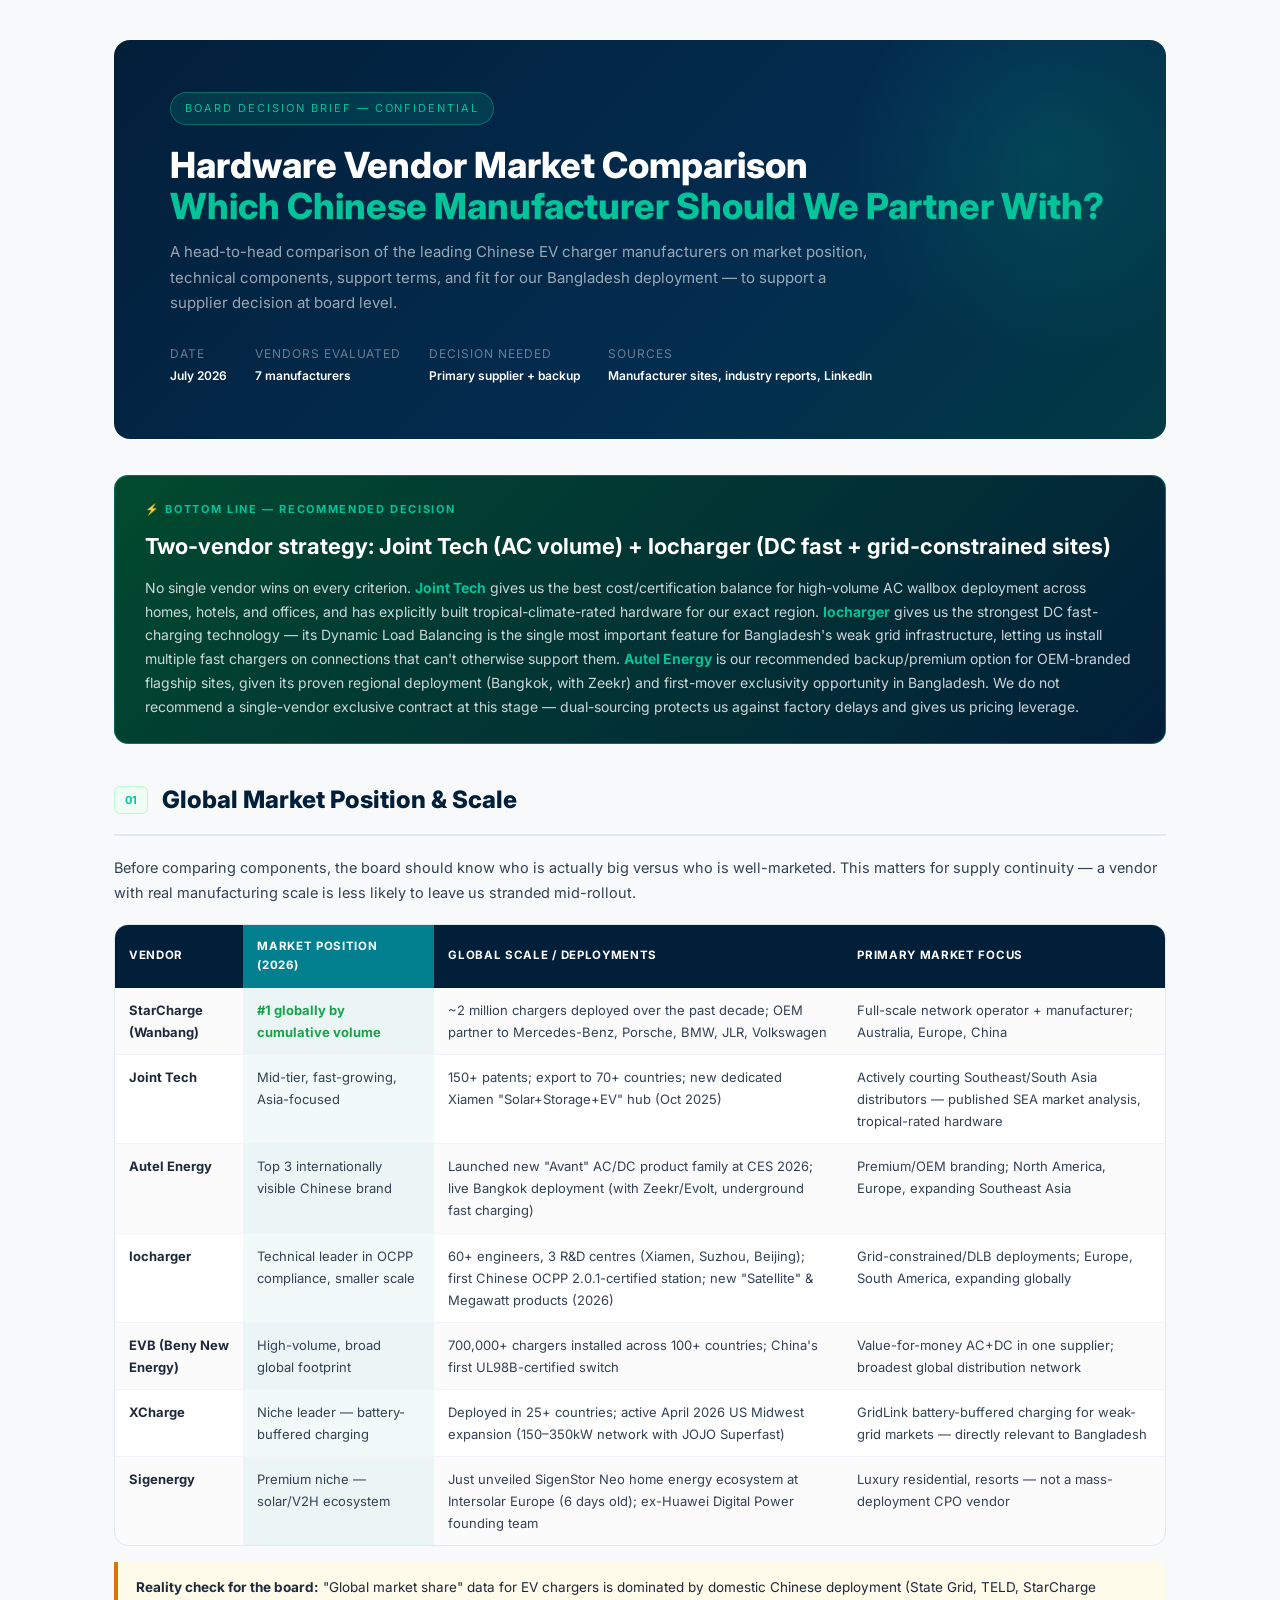
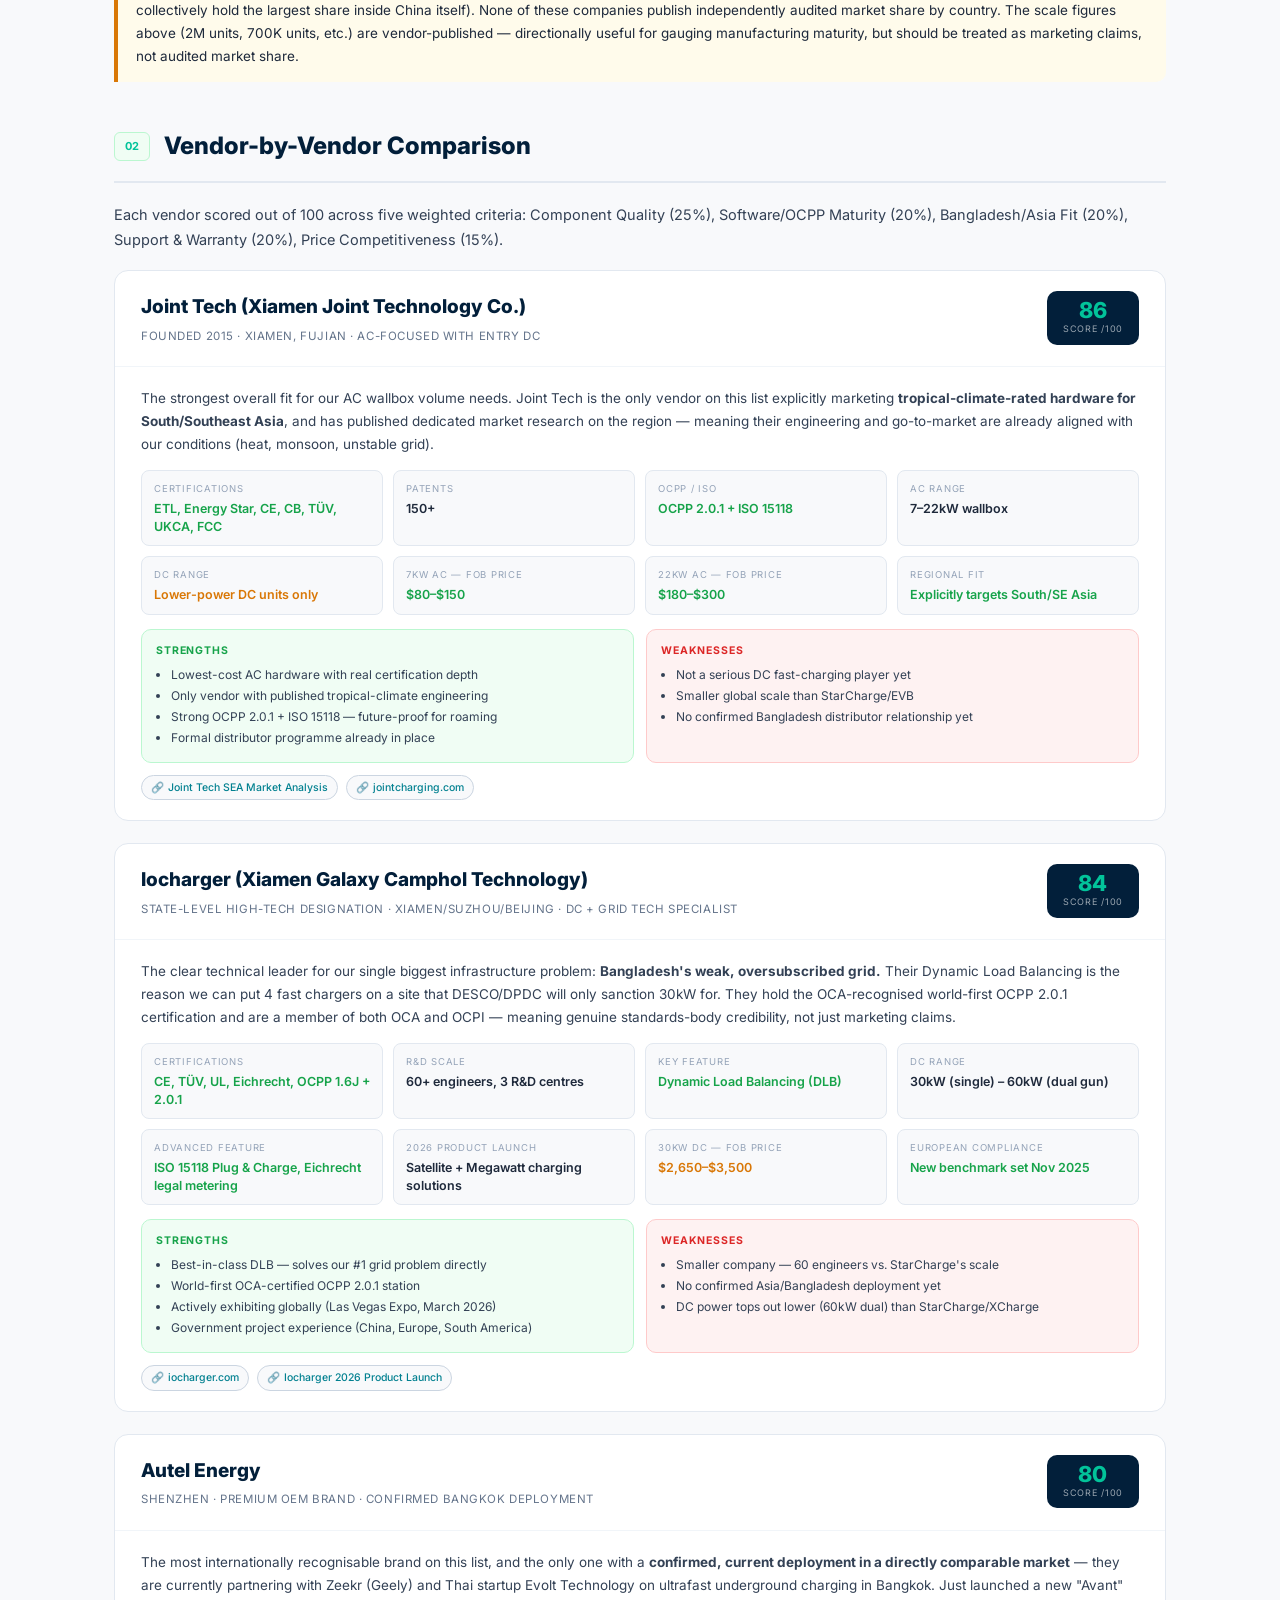
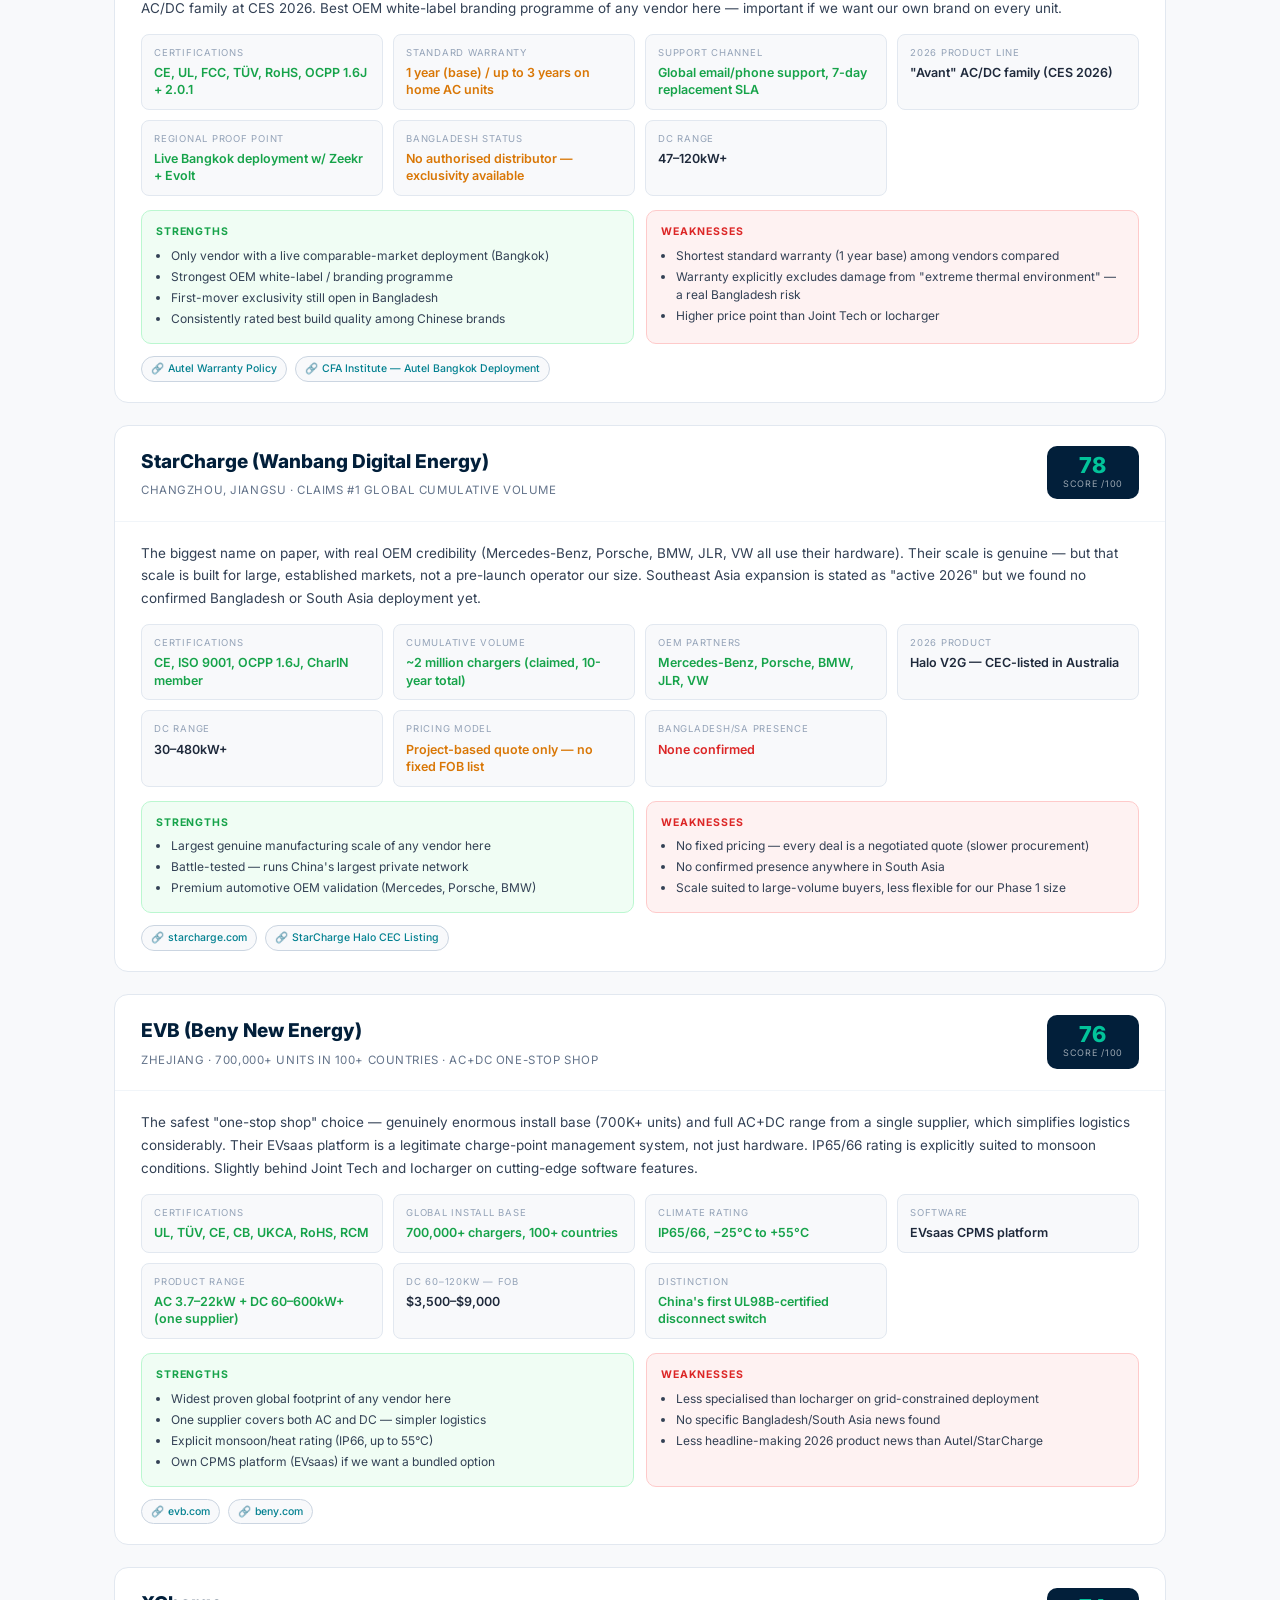
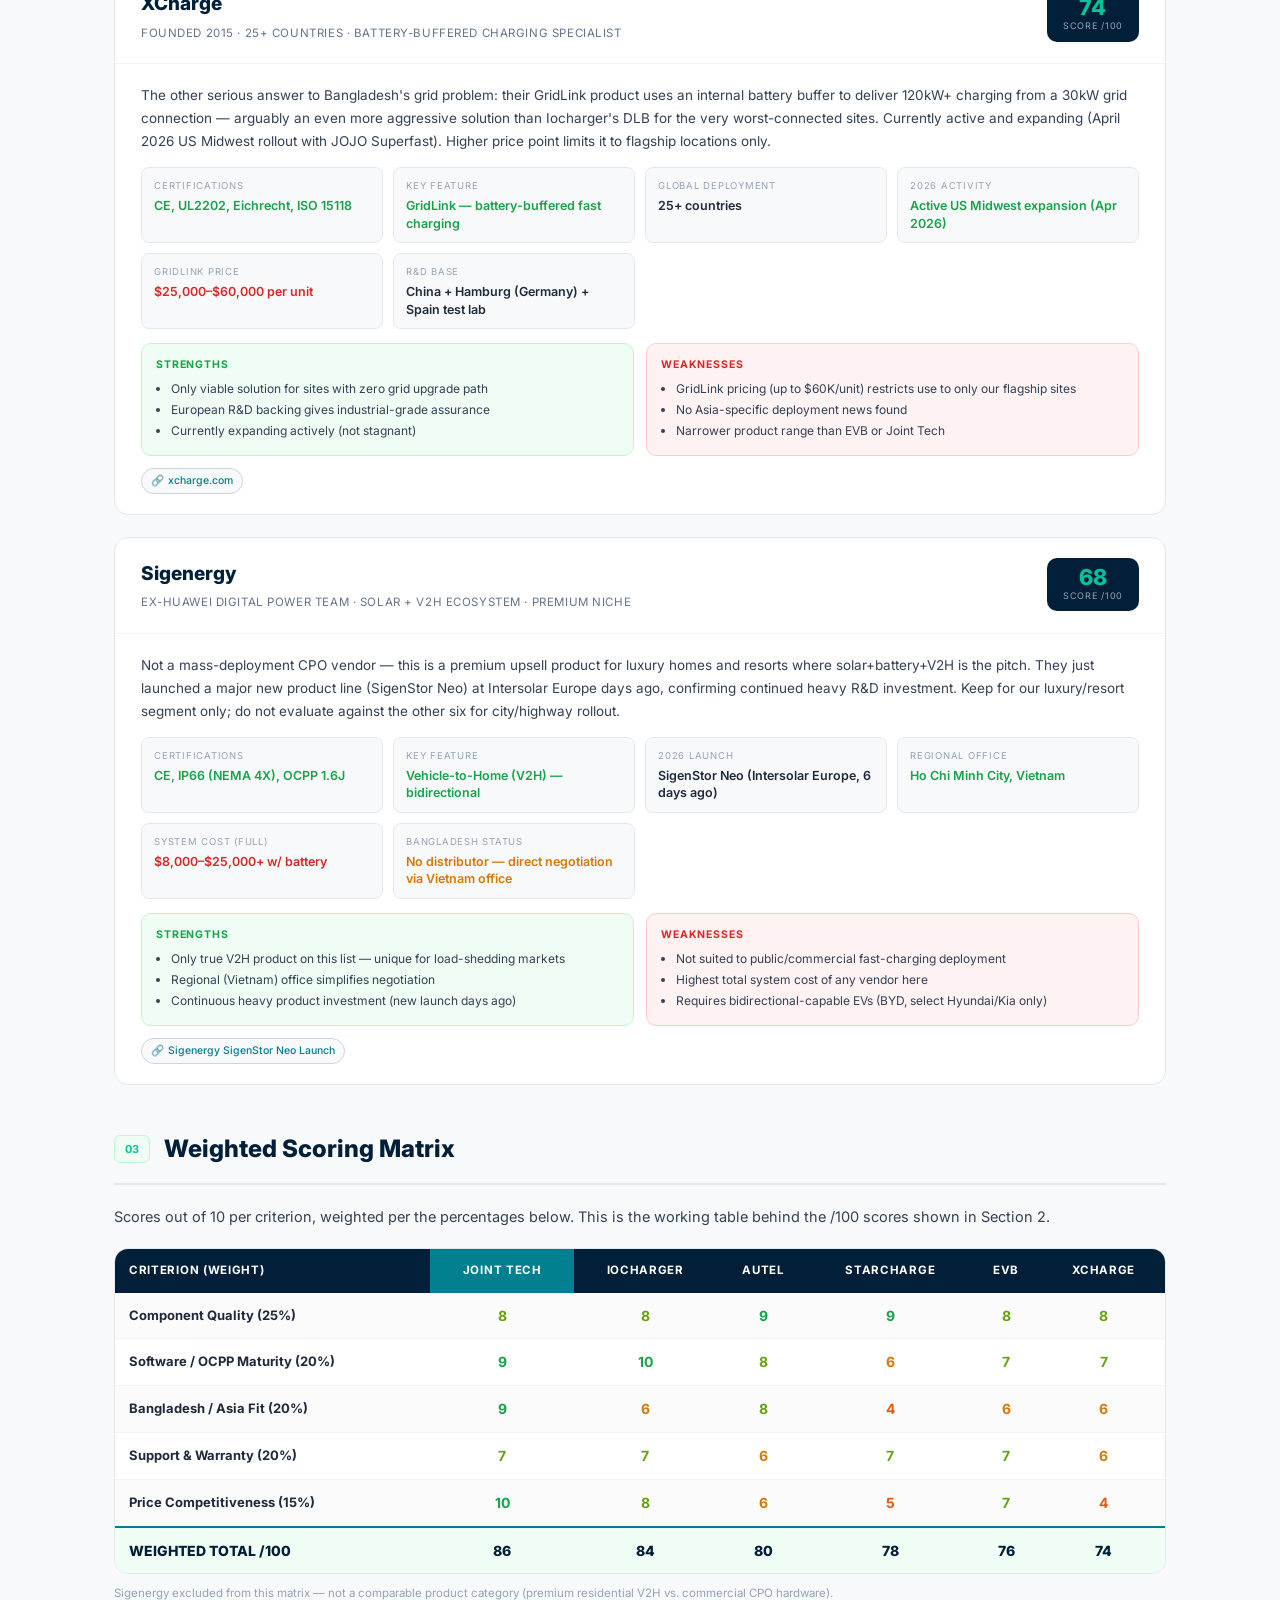
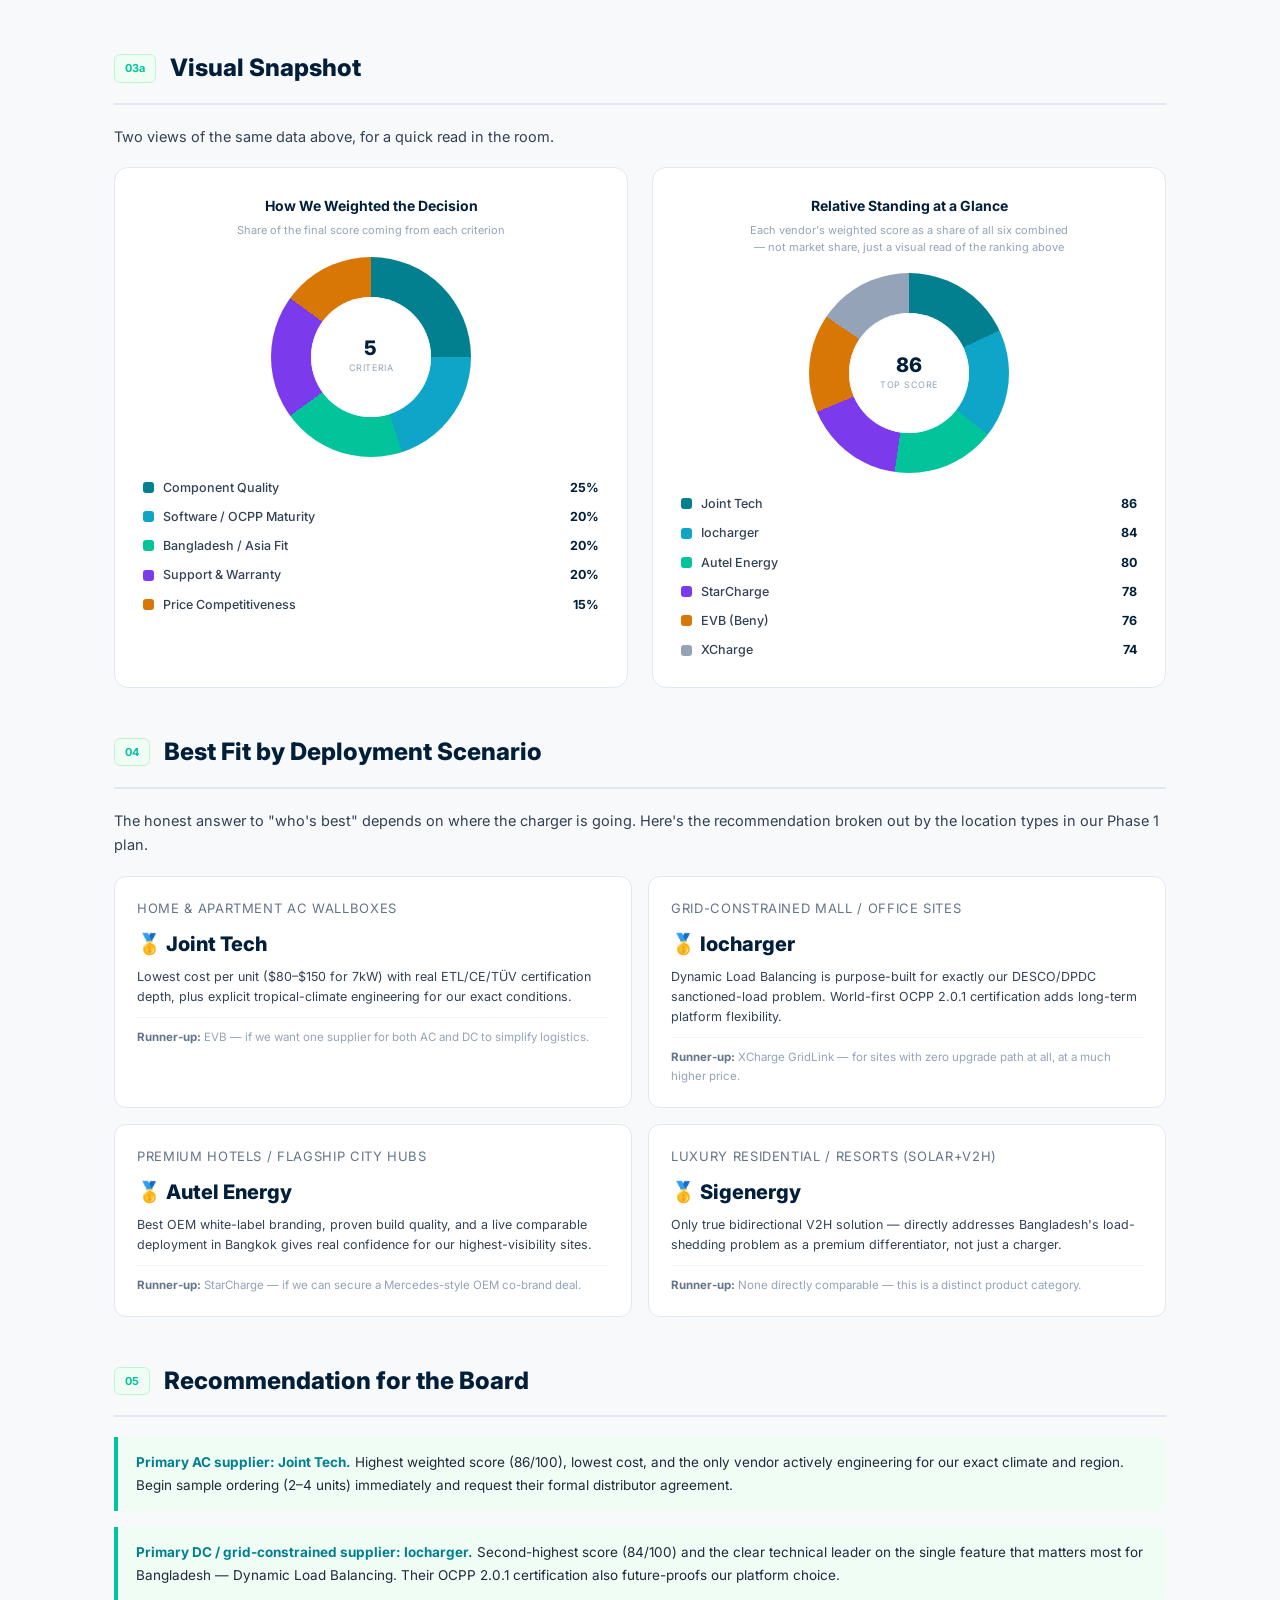
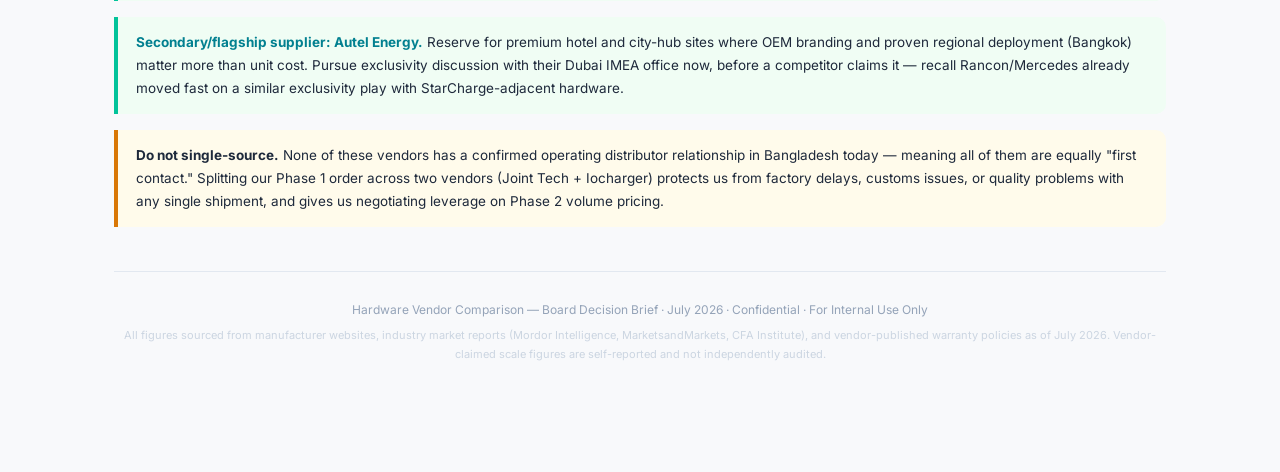
==== Office-Ready/04_EV_Charger_Vendor_Comparison_Board_Brief.html @ 685be7ee "Add board brief and competitive intelligence v2 reports; tidy .gitignore - Office-Ready/04_EV_Charge" ====
<!DOCTYPE html>
<html lang="en">
<head>
<meta charset="UTF-8">
<meta name="viewport" content="width=device-width,initial-scale=1.0">
<title>EV Charger Vendor Comparison — Board Decision Brief</title>
<style>
  @import url('https://fonts.googleapis.com/css2?family=Inter:wght@300;400;500;600;700;800&display=swap');
  *{box-sizing:border-box;margin:0;padding:0;}
  body{font-family:'Inter',sans-serif;background:#f8f9fb;color:#1e293b;line-height:1.7;}
  .page{max-width:1100px;margin:0 auto;padding:40px 24px 80px;}

  /* COVER */
  .cover{background:linear-gradient(135deg,#021F3A 0%,#032C4F 60%,#013A45 100%);border-radius:16px;padding:52px 56px;margin-bottom:36px;position:relative;overflow:hidden;}
  .cover::before{content:'';position:absolute;right:-80px;top:-80px;width:400px;height:400px;border-radius:50%;background:radial-gradient(circle,rgba(2,195,154,0.15),transparent 70%);}
  .cover-badge{display:inline-block;background:rgba(2,195,154,0.15);border:1px solid rgba(2,195,154,0.4);color:#02C39A;font-size:11px;letter-spacing:0.18em;padding:6px 14px;border-radius:20px;margin-bottom:20px;}
  .cover h1{font-size:36px;color:#fff;line-height:1.15;margin-bottom:12px;font-weight:800;}
  .cover h1 span{color:#02C39A;}
  .cover .sub{font-size:15px;color:rgba(255,255,255,0.6);margin-bottom:28px;max-width:700px;}
  .cover-meta{display:flex;gap:28px;flex-wrap:wrap;}
  .cover-meta-item{font-size:12px;}
  .cover-meta-item .label{color:rgba(255,255,255,0.4);display:block;margin-bottom:2px;letter-spacing:0.08em;}
  .cover-meta-item .val{color:#fff;font-weight:600;}

  /* RECOMMENDATION BANNER */
  .rec-banner{background:linear-gradient(135deg,#014A2E,#021F3A);border:1px solid rgba(2,195,154,0.4);border-radius:14px;padding:24px 30px;margin-bottom:36px;}
  .rec-banner .rtag{font-size:11px;color:#02C39A;letter-spacing:0.15em;text-transform:uppercase;font-weight:700;margin-bottom:10px;}
  .rec-banner h2{color:#fff;font-size:22px;margin-bottom:10px;}
  .rec-banner p{color:rgba(255,255,255,0.8);font-size:14px;line-height:1.7;}
  .rec-banner strong{color:#02C39A;}

  /* SECTION */
  .section{margin-bottom:44px;}
  .section-header{display:flex;align-items:center;gap:14px;margin-bottom:20px;padding-bottom:14px;border-bottom:2px solid #e2e8f0;}
  .section-num{font-size:11px;color:#02C39A;background:#f0fdf4;border:1px solid #bbf7d0;padding:4px 10px;border-radius:6px;flex-shrink:0;font-weight:700;}
  .section-title{font-size:24px;color:#021F3A;font-weight:800;}
  p.intro{font-size:14.5px;color:#334155;margin-bottom:18px;}

  /* MARKET SHARE TABLE */
  .mkt-wrap{background:#fff;border-radius:14px;border:1px solid #e2e8f0;overflow:hidden;overflow-x:auto;}
  table{width:100%;border-collapse:collapse;min-width:640px;}
  th{background:#021F3A;color:#fff;padding:12px 14px;font-size:11.5px;letter-spacing:0.06em;text-align:left;text-transform:uppercase;}
  th.hl{background:#028090;}
  td{padding:11px 14px;font-size:13px;border-bottom:1px solid #f1f5f9;color:#334155;vertical-align:top;}
  td:first-child{font-weight:700;color:#1e293b;}
  td.hl-col{background:rgba(2,128,144,0.05);}
  tr:nth-child(even) td{background:rgba(0,0,0,0.015);}
  tr:nth-child(even) td.hl-col{background:rgba(2,128,144,0.08);}
  tr:last-child td{border-bottom:none;}
  .pos{color:#16a34a;font-weight:700;}
  .neg{color:#dc2626;font-weight:700;}
  .neu{color:#d97706;font-weight:700;}

  /* VENDOR CARDS */
  .vendor{background:#fff;border-radius:14px;border:1px solid #e2e8f0;margin-bottom:22px;overflow:hidden;}
  .vendor-header{padding:20px 26px;display:flex;justify-content:space-between;align-items:flex-start;gap:16px;border-bottom:1px solid #f1f5f9;}
  .vendor-name{font-size:19px;font-weight:800;color:#021F3A;margin-bottom:3px;}
  .vendor-sub{font-size:11.5px;color:#64748b;letter-spacing:0.05em;}
  .score-badge{text-align:center;background:#021F3A;border-radius:10px;padding:8px 16px;flex-shrink:0;}
  .score-badge .sn{font-size:22px;font-weight:800;color:#02C39A;line-height:1;}
  .score-badge .sl{font-size:9px;color:rgba(255,255,255,0.6);letter-spacing:0.08em;text-transform:uppercase;}
  .vendor-body{padding:20px 26px;}
  .vendor-body p{font-size:13.5px;color:#334155;margin-bottom:12px;}
  .vendor-facts{display:grid;grid-template-columns:repeat(auto-fill,minmax(200px,1fr));gap:10px;margin:14px 0;}
  .vf{background:#f8f9fb;border:1px solid #e2e8f0;border-radius:8px;padding:10px 12px;}
  .vf .vfl{font-size:9.5px;color:#94a3b8;letter-spacing:0.08em;text-transform:uppercase;margin-bottom:3px;}
  .vf .vfv{font-size:12.5px;color:#1e293b;font-weight:600;line-height:1.4;}
  .vf .vfv.g{color:#16a34a;}
  .vf .vfv.a{color:#d97706;}
  .vf .vfv.r{color:#dc2626;}
  .vpros-cons{display:grid;grid-template-columns:1fr 1fr;gap:12px;margin-top:14px;}
  .vp{background:#f0fdf4;border:1px solid #bbf7d0;border-radius:10px;padding:12px 14px;}
  .vc{background:#fef2f2;border:1px solid #fecaca;border-radius:10px;padding:12px 14px;}
  .vp h6,.vc h6{font-size:10.5px;text-transform:uppercase;letter-spacing:0.08em;margin-bottom:6px;}
  .vp h6{color:#16a34a;}
  .vc h6{color:#dc2626;}
  .vp ul,.vc ul{padding-left:15px;}
  .vp li,.vc li{font-size:12px;color:#334155;margin-bottom:3px;line-height:1.5;}
  .src-row{margin-top:12px;display:flex;gap:8px;flex-wrap:wrap;}
  .src-pill{display:inline-flex;align-items:center;gap:4px;padding:3px 9px;background:#f8f9fb;border:1px solid #cbd5e1;border-radius:20px;font-size:10.5px;color:#028090;text-decoration:none;font-weight:500;}
  .src-pill::before{content:'🔗';}

  /* SCORING MATRIX */
  .matrix-wrap{background:#fff;border-radius:14px;border:1px solid #e2e8f0;overflow:hidden;overflow-x:auto;}
  .score-cell{text-align:center;font-weight:700;font-size:14px;}
  .score-5{color:#16a34a;}
  .score-4{color:#65a30d;}
  .score-3{color:#d97706;}
  .score-2{color:#ea580c;}
  .score-1{color:#dc2626;}
  tr.total-row td{border-top:2px solid #028090;background:#f0fdf4 !important;font-weight:800;color:#021F3A;font-size:14px;}

  /* USE CASE RECOMMENDATION CARDS */
  .usecase-grid{display:grid;grid-template-columns:repeat(2,1fr);gap:16px;}
  .usecase{background:#fff;border-radius:12px;border:1px solid #e2e8f0;padding:20px 22px;}
  .usecase .uc-title{font-size:13px;color:#64748b;letter-spacing:0.05em;text-transform:uppercase;margin-bottom:8px;}
  .usecase .uc-winner{font-size:20px;font-weight:800;color:#021F3A;margin-bottom:6px;}
  .usecase .uc-why{font-size:12.5px;color:#334155;line-height:1.6;}
  .usecase .uc-runner{margin-top:10px;padding-top:10px;border-top:1px solid #f1f5f9;font-size:11.5px;color:#94a3b8;}
  .usecase .uc-runner strong{color:#64748b;}

  /* CALLOUT / WARN */
  .callout{background:#f0fdf4;border-left:4px solid #02C39A;padding:14px 18px;border-radius:0 10px 10px 0;margin:16px 0;}
  .callout p{font-size:13.5px;color:#1e293b;}
  .callout strong{color:#028090;}
  .warn{background:#fffbeb;border-left:4px solid #d97706;padding:14px 18px;border-radius:0 10px 10px 0;margin:16px 0;}
  .warn p{font-size:13.5px;color:#1e293b;}

  /* PIE / DONUT CHARTS */
  .chart-row{display:grid;grid-template-columns:1fr 1fr;gap:24px;}
  .chart-card{background:#fff;border-radius:14px;border:1px solid #e2e8f0;padding:26px 28px;display:flex;flex-direction:column;align-items:center;}
  .chart-card h4{font-size:14px;color:#021F3A;font-weight:700;margin-bottom:4px;text-align:center;}
  .chart-card .chart-note{font-size:11px;color:#94a3b8;margin-bottom:18px;text-align:center;max-width:320px;line-height:1.5;}
  .donut{width:200px;height:200px;border-radius:50%;position:relative;display:flex;align-items:center;justify-content:center;flex-shrink:0;}
  .donut::before{content:'';position:absolute;width:120px;height:120px;background:#fff;border-radius:50%;box-shadow:inset 0 0 0 1px #f1f5f9;}
  .donut-center{position:relative;text-align:center;z-index:1;}
  .donut-center .dc-num{font-size:20px;font-weight:800;color:#021F3A;line-height:1;}
  .donut-center .dc-label{font-size:9px;color:#94a3b8;letter-spacing:0.06em;text-transform:uppercase;margin-top:2px;}
  .legend{display:flex;flex-direction:column;gap:8px;width:100%;margin-top:20px;}
  .legend-item{display:flex;align-items:center;gap:9px;font-size:12.5px;color:#334155;}
  .legend-dot{width:11px;height:11px;border-radius:3px;flex-shrink:0;}
  .legend-item .lname{flex:1;font-weight:500;}
  .legend-item .lval{font-weight:700;color:#021F3A;}

  @media (max-width:768px){
    .page{padding:20px 14px 60px;}
    .cover{padding:28px 20px;}
    .cover h1{font-size:24px;}
    .rec-banner{padding:18px 20px;}
    .section-title{font-size:19px;}
    .vendor-header{flex-direction:column;}
    .vendor-body{padding:16px 18px;}
    .vpros-cons{grid-template-columns:1fr;}
    .usecase-grid{grid-template-columns:1fr;}
    .vendor-facts{grid-template-columns:repeat(2,1fr);}
    .chart-row{grid-template-columns:1fr;}
  }
</style>
</head>
<body>
<div class="page">

<!-- COVER -->
<div class="cover">
  <div class="cover-badge">BOARD DECISION BRIEF — CONFIDENTIAL</div>
  <h1>Hardware Vendor Market Comparison<br><span>Which Chinese Manufacturer Should We Partner With?</span></h1>
  <p class="sub">A head-to-head comparison of the leading Chinese EV charger manufacturers on market position, technical components, support terms, and fit for our Bangladesh deployment — to support a supplier decision at board level.</p>
  <div class="cover-meta">
    <div class="cover-meta-item"><span class="label">DATE</span><span class="val">July 2026</span></div>
    <div class="cover-meta-item"><span class="label">VENDORS EVALUATED</span><span class="val">7 manufacturers</span></div>
    <div class="cover-meta-item"><span class="label">DECISION NEEDED</span><span class="val">Primary supplier + backup</span></div>
    <div class="cover-meta-item"><span class="label">SOURCES</span><span class="val">Manufacturer sites, industry reports, LinkedIn</span></div>
  </div>
</div>

<!-- RECOMMENDATION BANNER -->
<div class="rec-banner">
  <div class="rtag">⚡ Bottom Line — Recommended Decision</div>
  <h2>Two-vendor strategy: Joint Tech (AC volume) + Iocharger (DC fast + grid-constrained sites)</h2>
  <p>No single vendor wins on every criterion. <strong>Joint Tech</strong> gives us the best cost/certification balance for high-volume AC wallbox deployment across homes, hotels, and offices, and has explicitly built tropical-climate-rated hardware for our exact region. <strong>Iocharger</strong> gives us the strongest DC fast-charging technology — its Dynamic Load Balancing is the single most important feature for Bangladesh's weak grid infrastructure, letting us install multiple fast chargers on connections that can't otherwise support them. <strong>Autel Energy</strong> is our recommended backup/premium option for OEM-branded flagship sites, given its proven regional deployment (Bangkok, with Zeekr) and first-mover exclusivity opportunity in Bangladesh. We do not recommend a single-vendor exclusive contract at this stage — dual-sourcing protects us against factory delays and gives us pricing leverage.</p>
</div>

<!-- SECTION 1: MARKET POSITION -->
<div class="section" id="s1">
  <div class="section-header">
    <span class="section-num">01</span>
    <h2 class="section-title">Global Market Position &amp; Scale</h2>
  </div>
  <p class="intro">Before comparing components, the board should know who is actually big versus who is well-marketed. This matters for supply continuity — a vendor with real manufacturing scale is less likely to leave us stranded mid-rollout.</p>

  <div class="mkt-wrap">
    <table>
      <tr>
        <th>Vendor</th>
        <th class="hl">Market Position (2026)</th>
        <th>Global Scale / Deployments</th>
        <th>Primary Market Focus</th>
      </tr>
      <tr>
        <td>StarCharge (Wanbang)</td>
        <td class="hl-col"><span class="pos">#1 globally by cumulative volume</span></td>
        <td>~2 million chargers deployed over the past decade; OEM partner to Mercedes-Benz, Porsche, BMW, JLR, Volkswagen</td>
        <td>Full-scale network operator + manufacturer; Australia, Europe, China</td>
      </tr>
      <tr>
        <td>Joint Tech</td>
        <td class="hl-col">Mid-tier, fast-growing, Asia-focused</td>
        <td>150+ patents; export to 70+ countries; new dedicated Xiamen "Solar+Storage+EV" hub (Oct 2025)</td>
        <td>Actively courting Southeast/South Asia distributors — published SEA market analysis, tropical-rated hardware</td>
      </tr>
      <tr>
        <td>Autel Energy</td>
        <td class="hl-col">Top 3 internationally visible Chinese brand</td>
        <td>Launched new "Avant" AC/DC product family at CES 2026; live Bangkok deployment (with Zeekr/Evolt, underground fast charging)</td>
        <td>Premium/OEM branding; North America, Europe, expanding Southeast Asia</td>
      </tr>
      <tr>
        <td>Iocharger</td>
        <td class="hl-col">Technical leader in OCPP compliance, smaller scale</td>
        <td>60+ engineers, 3 R&amp;D centres (Xiamen, Suzhou, Beijing); first Chinese OCPP 2.0.1-certified station; new "Satellite" &amp; Megawatt products (2026)</td>
        <td>Grid-constrained/DLB deployments; Europe, South America, expanding globally</td>
      </tr>
      <tr>
        <td>EVB (Beny New Energy)</td>
        <td class="hl-col">High-volume, broad global footprint</td>
        <td>700,000+ chargers installed across 100+ countries; China's first UL98B-certified switch</td>
        <td>Value-for-money AC+DC in one supplier; broadest global distribution network</td>
      </tr>
      <tr>
        <td>XCharge</td>
        <td class="hl-col">Niche leader — battery-buffered charging</td>
        <td>Deployed in 25+ countries; active April 2026 US Midwest expansion (150–350kW network with JOJO Superfast)</td>
        <td>GridLink battery-buffered charging for weak-grid markets — directly relevant to Bangladesh</td>
      </tr>
      <tr>
        <td>Sigenergy</td>
        <td class="hl-col">Premium niche — solar/V2H ecosystem</td>
        <td>Just unveiled SigenStor Neo home energy ecosystem at Intersolar Europe (6 days old); ex-Huawei Digital Power founding team</td>
        <td>Luxury residential, resorts — not a mass-deployment CPO vendor</td>
      </tr>
    </table>
  </div>

  <div class="warn">
    <p><strong>Reality check for the board:</strong> "Global market share" data for EV chargers is dominated by domestic Chinese deployment (State Grid, TELD, StarCharge collectively hold the largest share inside China itself). None of these companies publish independently audited market share by country. The scale figures above (2M units, 700K units, etc.) are vendor-published — directionally useful for gauging manufacturing maturity, but should be treated as marketing claims, not audited market share.</p>
  </div>
</div>

<!-- SECTION 2: DETAILED VENDOR PROFILES -->
<div class="section" id="s2">
  <div class="section-header">
    <span class="section-num">02</span>
    <h2 class="section-title">Vendor-by-Vendor Comparison</h2>
  </div>
  <p class="intro">Each vendor scored out of 100 across five weighted criteria: Component Quality (25%), Software/OCPP Maturity (20%), Bangladesh/Asia Fit (20%), Support &amp; Warranty (20%), Price Competitiveness (15%).</p>

  <!-- JOINT TECH -->
  <div class="vendor">
    <div class="vendor-header">
      <div>
        <div class="vendor-name">Joint Tech (Xiamen Joint Technology Co.)</div>
        <div class="vendor-sub">FOUNDED 2015 · XIAMEN, FUJIAN · AC-FOCUSED WITH ENTRY DC</div>
      </div>
      <div class="score-badge"><div class="sn">86</div><div class="sl">Score /100</div></div>
    </div>
    <div class="vendor-body">
      <p>The strongest overall fit for our AC wallbox volume needs. Joint Tech is the only vendor on this list explicitly marketing <strong>tropical-climate-rated hardware for South/Southeast Asia</strong>, and has published dedicated market research on the region — meaning their engineering and go-to-market are already aligned with our conditions (heat, monsoon, unstable grid).</p>
      <div class="vendor-facts">
        <div class="vf"><div class="vfl">Certifications</div><div class="vfv g">ETL, Energy Star, CE, CB, TÜV, UKCA, FCC</div></div>
        <div class="vf"><div class="vfl">Patents</div><div class="vfv">150+</div></div>
        <div class="vf"><div class="vfl">OCPP / ISO</div><div class="vfv g">OCPP 2.0.1 + ISO 15118</div></div>
        <div class="vf"><div class="vfl">AC Range</div><div class="vfv">7–22kW wallbox</div></div>
        <div class="vf"><div class="vfl">DC Range</div><div class="vfv a">Lower-power DC units only</div></div>
        <div class="vf"><div class="vfl">7kW AC — FOB Price</div><div class="vfv g">$80–$150</div></div>
        <div class="vf"><div class="vfl">22kW AC — FOB Price</div><div class="vfv g">$180–$300</div></div>
        <div class="vf"><div class="vfl">Regional Fit</div><div class="vfv g">Explicitly targets South/SE Asia</div></div>
      </div>
      <div class="vpros-cons">
        <div class="vp"><h6>Strengths</h6><ul>
          <li>Lowest-cost AC hardware with real certification depth</li>
          <li>Only vendor with published tropical-climate engineering</li>
          <li>Strong OCPP 2.0.1 + ISO 15118 — future-proof for roaming</li>
          <li>Formal distributor programme already in place</li>
        </ul></div>
        <div class="vc"><h6>Weaknesses</h6><ul>
          <li>Not a serious DC fast-charging player yet</li>
          <li>Smaller global scale than StarCharge/EVB</li>
          <li>No confirmed Bangladesh distributor relationship yet</li>
        </ul></div>
      </div>
      <div class="src-row">
        <a class="src-pill" href="https://jointcharging.com/sea-ev-charging-market-2026-analysis/" target="_blank">Joint Tech SEA Market Analysis</a>
        <a class="src-pill" href="https://jointcharging.com/" target="_blank">jointcharging.com</a>
      </div>
    </div>
  </div>

  <!-- IOCHARGER -->
  <div class="vendor">
    <div class="vendor-header">
      <div>
        <div class="vendor-name">Iocharger (Xiamen Galaxy Camphol Technology)</div>
        <div class="vendor-sub">STATE-LEVEL HIGH-TECH DESIGNATION · XIAMEN/SUZHOU/BEIJING · DC + GRID TECH SPECIALIST</div>
      </div>
      <div class="score-badge"><div class="sn">84</div><div class="sl">Score /100</div></div>
    </div>
    <div class="vendor-body">
      <p>The clear technical leader for our single biggest infrastructure problem: <strong>Bangladesh's weak, oversubscribed grid.</strong> Their Dynamic Load Balancing is the reason we can put 4 fast chargers on a site that DESCO/DPDC will only sanction 30kW for. They hold the OCA-recognised world-first OCPP 2.0.1 certification and are a member of both OCA and OCPI — meaning genuine standards-body credibility, not just marketing claims.</p>
      <div class="vendor-facts">
        <div class="vf"><div class="vfl">Certifications</div><div class="vfv g">CE, TÜV, UL, Eichrecht, OCPP 1.6J + 2.0.1</div></div>
        <div class="vf"><div class="vfl">R&amp;D Scale</div><div class="vfv">60+ engineers, 3 R&amp;D centres</div></div>
        <div class="vf"><div class="vfl">Key Feature</div><div class="vfv g">Dynamic Load Balancing (DLB)</div></div>
        <div class="vf"><div class="vfl">DC Range</div><div class="vfv">30kW (single) – 60kW (dual gun)</div></div>
        <div class="vf"><div class="vfl">Advanced Feature</div><div class="vfv g">ISO 15118 Plug &amp; Charge, Eichrecht legal metering</div></div>
        <div class="vf"><div class="vfl">2026 Product Launch</div><div class="vfv">Satellite + Megawatt charging solutions</div></div>
        <div class="vf"><div class="vfl">30kW DC — FOB Price</div><div class="vfv a">$2,650–$3,500</div></div>
        <div class="vf"><div class="vfl">European Compliance</div><div class="vfv g">New benchmark set Nov 2025</div></div>
      </div>
      <div class="vpros-cons">
        <div class="vp"><h6>Strengths</h6><ul>
          <li>Best-in-class DLB — solves our #1 grid problem directly</li>
          <li>World-first OCA-certified OCPP 2.0.1 station</li>
          <li>Actively exhibiting globally (Las Vegas Expo, March 2026)</li>
          <li>Government project experience (China, Europe, South America)</li>
        </ul></div>
        <div class="vc"><h6>Weaknesses</h6><ul>
          <li>Smaller company — 60 engineers vs. StarCharge's scale</li>
          <li>No confirmed Asia/Bangladesh deployment yet</li>
          <li>DC power tops out lower (60kW dual) than StarCharge/XCharge</li>
        </ul></div>
      </div>
      <div class="src-row">
        <a class="src-pill" href="https://www.iocharger.com/" target="_blank">iocharger.com</a>
        <a class="src-pill" href="https://www.iocharger.com/fr/iocharger-satellite-and-megawatt-charging-solutions/" target="_blank">Iocharger 2026 Product Launch</a>
      </div>
    </div>
  </div>

  <!-- AUTEL -->
  <div class="vendor">
    <div class="vendor-header">
      <div>
        <div class="vendor-name">Autel Energy</div>
        <div class="vendor-sub">SHENZHEN · PREMIUM OEM BRAND · CONFIRMED BANGKOK DEPLOYMENT</div>
      </div>
      <div class="score-badge"><div class="sn">80</div><div class="sl">Score /100</div></div>
    </div>
    <div class="vendor-body">
      <p>The most internationally recognisable brand on this list, and the only one with a <strong>confirmed, current deployment in a directly comparable market</strong> — they are currently partnering with Zeekr (Geely) and Thai startup Evolt Technology on ultrafast underground charging in Bangkok. Just launched a new "Avant" AC/DC family at CES 2026. Best OEM white-label branding programme of any vendor here — important if we want our own brand on every unit.</p>
      <div class="vendor-facts">
        <div class="vf"><div class="vfl">Certifications</div><div class="vfv g">CE, UL, FCC, TÜV, RoHS, OCPP 1.6J + 2.0.1</div></div>
        <div class="vf"><div class="vfl">Standard Warranty</div><div class="vfv a">1 year (base) / up to 3 years on home AC units</div></div>
        <div class="vf"><div class="vfl">Support Channel</div><div class="vfv g">Global email/phone support, 7-day replacement SLA</div></div>
        <div class="vf"><div class="vfl">2026 Product Line</div><div class="vfv">"Avant" AC/DC family (CES 2026)</div></div>
        <div class="vf"><div class="vfl">Regional Proof Point</div><div class="vfv g">Live Bangkok deployment w/ Zeekr + Evolt</div></div>
        <div class="vf"><div class="vfl">Bangladesh Status</div><div class="vfv a">No authorised distributor — exclusivity available</div></div>
        <div class="vf"><div class="vfl">DC Range</div><div class="vfv">47–120kW+</div></div>
      </div>
      <div class="vpros-cons">
        <div class="vp"><h6>Strengths</h6><ul>
          <li>Only vendor with a live comparable-market deployment (Bangkok)</li>
          <li>Strongest OEM white-label / branding programme</li>
          <li>First-mover exclusivity still open in Bangladesh</li>
          <li>Consistently rated best build quality among Chinese brands</li>
        </ul></div>
        <div class="vc"><h6>Weaknesses</h6><ul>
          <li>Shortest standard warranty (1 year base) among vendors compared</li>
          <li>Warranty explicitly excludes damage from "extreme thermal environment" — a real Bangladesh risk</li>
          <li>Higher price point than Joint Tech or Iocharger</li>
        </ul></div>
      </div>
      <div class="src-row">
        <a class="src-pill" href="https://store.autelenergy.com/pages/warranty-policy" target="_blank">Autel Warranty Policy</a>
        <a class="src-pill" href="https://www.cfainstitute.org/insights/articles/ev-charging-investments-southeast-asia" target="_blank">CFA Institute — Autel Bangkok Deployment</a>
      </div>
    </div>
  </div>

  <!-- STARCHARGE -->
  <div class="vendor">
    <div class="vendor-header">
      <div>
        <div class="vendor-name">StarCharge (Wanbang Digital Energy)</div>
        <div class="vendor-sub">CHANGZHOU, JIANGSU · CLAIMS #1 GLOBAL CUMULATIVE VOLUME</div>
      </div>
      <div class="score-badge"><div class="sn">78</div><div class="sl">Score /100</div></div>
    </div>
    <div class="vendor-body">
      <p>The biggest name on paper, with real OEM credibility (Mercedes-Benz, Porsche, BMW, JLR, VW all use their hardware). Their scale is genuine — but that scale is built for large, established markets, not a pre-launch operator our size. Southeast Asia expansion is stated as "active 2026" but we found no confirmed Bangladesh or South Asia deployment yet.</p>
      <div class="vendor-facts">
        <div class="vf"><div class="vfl">Certifications</div><div class="vfv g">CE, ISO 9001, OCPP 1.6J, CharIN member</div></div>
        <div class="vf"><div class="vfl">Cumulative Volume</div><div class="vfv g">~2 million chargers (claimed, 10-year total)</div></div>
        <div class="vf"><div class="vfl">OEM Partners</div><div class="vfv g">Mercedes-Benz, Porsche, BMW, JLR, VW</div></div>
        <div class="vf"><div class="vfl">2026 Product</div><div class="vfv">Halo V2G — CEC-listed in Australia</div></div>
        <div class="vf"><div class="vfl">DC Range</div><div class="vfv">30–480kW+</div></div>
        <div class="vf"><div class="vfl">Pricing Model</div><div class="vfv a">Project-based quote only — no fixed FOB list</div></div>
        <div class="vf"><div class="vfl">Bangladesh/SA Presence</div><div class="vfv r">None confirmed</div></div>
      </div>
      <div class="vpros-cons">
        <div class="vp"><h6>Strengths</h6><ul>
          <li>Largest genuine manufacturing scale of any vendor here</li>
          <li>Battle-tested — runs China's largest private network</li>
          <li>Premium automotive OEM validation (Mercedes, Porsche, BMW)</li>
        </ul></div>
        <div class="vc"><h6>Weaknesses</h6><ul>
          <li>No fixed pricing — every deal is a negotiated quote (slower procurement)</li>
          <li>No confirmed presence anywhere in South Asia</li>
          <li>Scale suited to large-volume buyers, less flexible for our Phase 1 size</li>
        </ul></div>
      </div>
      <div class="src-row">
        <a class="src-pill" href="https://www.starcharge.com/am/" target="_blank">starcharge.com</a>
        <a class="src-pill" href="https://zecar.com/reviews/starcharge-halo-74kw-cec-listed-v2g-charger-australia" target="_blank">StarCharge Halo CEC Listing</a>
      </div>
    </div>
  </div>

  <!-- EVB -->
  <div class="vendor">
    <div class="vendor-header">
      <div>
        <div class="vendor-name">EVB (Beny New Energy)</div>
        <div class="vendor-sub">ZHEJIANG · 700,000+ UNITS IN 100+ COUNTRIES · AC+DC ONE-STOP SHOP</div>
      </div>
      <div class="score-badge"><div class="sn">76</div><div class="sl">Score /100</div></div>
    </div>
    <div class="vendor-body">
      <p>The safest "one-stop shop" choice — genuinely enormous install base (700K+ units) and full AC+DC range from a single supplier, which simplifies logistics considerably. Their EVsaas platform is a legitimate charge-point management system, not just hardware. IP65/66 rating is explicitly suited to monsoon conditions. Slightly behind Joint Tech and Iocharger on cutting-edge software features.</p>
      <div class="vendor-facts">
        <div class="vf"><div class="vfl">Certifications</div><div class="vfv g">UL, TÜV, CE, CB, UKCA, RoHS, RCM</div></div>
        <div class="vf"><div class="vfl">Global Install Base</div><div class="vfv g">700,000+ chargers, 100+ countries</div></div>
        <div class="vf"><div class="vfl">Climate Rating</div><div class="vfv g">IP65/66, −25°C to +55°C</div></div>
        <div class="vf"><div class="vfl">Software</div><div class="vfv">EVsaas CPMS platform</div></div>
        <div class="vf"><div class="vfl">Product Range</div><div class="vfv g">AC 3.7–22kW + DC 60–600kW+ (one supplier)</div></div>
        <div class="vf"><div class="vfl">DC 60–120kW — FOB</div><div class="vfv">$3,500–$9,000</div></div>
        <div class="vf"><div class="vfl">Distinction</div><div class="vfv g">China's first UL98B-certified disconnect switch</div></div>
      </div>
      <div class="vpros-cons">
        <div class="vp"><h6>Strengths</h6><ul>
          <li>Widest proven global footprint of any vendor here</li>
          <li>One supplier covers both AC and DC — simpler logistics</li>
          <li>Explicit monsoon/heat rating (IP66, up to 55°C)</li>
          <li>Own CPMS platform (EVsaas) if we want a bundled option</li>
        </ul></div>
        <div class="vc"><h6>Weaknesses</h6><ul>
          <li>Less specialised than Iocharger on grid-constrained deployment</li>
          <li>No specific Bangladesh/South Asia news found</li>
          <li>Less headline-making 2026 product news than Autel/StarCharge</li>
        </ul></div>
      </div>
      <div class="src-row">
        <a class="src-pill" href="https://www.evb.com/" target="_blank">evb.com</a>
        <a class="src-pill" href="https://www.beny.com/ev-charger/" target="_blank">beny.com</a>
      </div>
    </div>
  </div>

  <!-- XCHARGE -->
  <div class="vendor">
    <div class="vendor-header">
      <div>
        <div class="vendor-name">XCharge</div>
        <div class="vendor-sub">FOUNDED 2015 · 25+ COUNTRIES · BATTERY-BUFFERED CHARGING SPECIALIST</div>
      </div>
      <div class="score-badge"><div class="sn">74</div><div class="sl">Score /100</div></div>
    </div>
    <div class="vendor-body">
      <p>The other serious answer to Bangladesh's grid problem: their GridLink product uses an internal battery buffer to deliver 120kW+ charging from a 30kW grid connection — arguably an even more aggressive solution than Iocharger's DLB for the very worst-connected sites. Currently active and expanding (April 2026 US Midwest rollout with JOJO Superfast). Higher price point limits it to flagship locations only.</p>
      <div class="vendor-facts">
        <div class="vf"><div class="vfl">Certifications</div><div class="vfv g">CE, UL2202, Eichrecht, ISO 15118</div></div>
        <div class="vf"><div class="vfl">Key Feature</div><div class="vfv g">GridLink — battery-buffered fast charging</div></div>
        <div class="vf"><div class="vfl">Global Deployment</div><div class="vfv">25+ countries</div></div>
        <div class="vf"><div class="vfl">2026 Activity</div><div class="vfv g">Active US Midwest expansion (Apr 2026)</div></div>
        <div class="vf"><div class="vfl">GridLink Price</div><div class="vfv r">$25,000–$60,000 per unit</div></div>
        <div class="vf"><div class="vfl">R&amp;D Base</div><div class="vfv">China + Hamburg (Germany) + Spain test lab</div></div>
      </div>
      <div class="vpros-cons">
        <div class="vp"><h6>Strengths</h6><ul>
          <li>Only viable solution for sites with zero grid upgrade path</li>
          <li>European R&amp;D backing gives industrial-grade assurance</li>
          <li>Currently expanding actively (not stagnant)</li>
        </ul></div>
        <div class="vc"><h6>Weaknesses</h6><ul>
          <li>GridLink pricing (up to $60K/unit) restricts use to only our flagship sites</li>
          <li>No Asia-specific deployment news found</li>
          <li>Narrower product range than EVB or Joint Tech</li>
        </ul></div>
      </div>
      <div class="src-row">
        <a class="src-pill" href="https://www.xcharge.com/" target="_blank">xcharge.com</a>
      </div>
    </div>
  </div>

  <!-- SIGENERGY -->
  <div class="vendor">
    <div class="vendor-header">
      <div>
        <div class="vendor-name">Sigenergy</div>
        <div class="vendor-sub">EX-HUAWEI DIGITAL POWER TEAM · SOLAR + V2H ECOSYSTEM · PREMIUM NICHE</div>
      </div>
      <div class="score-badge"><div class="sn">68</div><div class="sl">Score /100</div></div>
    </div>
    <div class="vendor-body">
      <p>Not a mass-deployment CPO vendor — this is a premium upsell product for luxury homes and resorts where solar+battery+V2H is the pitch. They just launched a major new product line (SigenStor Neo) at Intersolar Europe days ago, confirming continued heavy R&amp;D investment. Keep for our luxury/resort segment only; do not evaluate against the other six for city/highway rollout.</p>
      <div class="vendor-facts">
        <div class="vf"><div class="vfl">Certifications</div><div class="vfv g">CE, IP66 (NEMA 4X), OCPP 1.6J</div></div>
        <div class="vf"><div class="vfl">Key Feature</div><div class="vfv g">Vehicle-to-Home (V2H) — bidirectional</div></div>
        <div class="vf"><div class="vfl">2026 Launch</div><div class="vfv">SigenStor Neo (Intersolar Europe, 6 days ago)</div></div>
        <div class="vf"><div class="vfl">Regional Office</div><div class="vfv g">Ho Chi Minh City, Vietnam</div></div>
        <div class="vf"><div class="vfl">System Cost (full)</div><div class="vfv r">$8,000–$25,000+ w/ battery</div></div>
        <div class="vf"><div class="vfl">Bangladesh Status</div><div class="vfv a">No distributor — direct negotiation via Vietnam office</div></div>
      </div>
      <div class="vpros-cons">
        <div class="vp"><h6>Strengths</h6><ul>
          <li>Only true V2H product on this list — unique for load-shedding markets</li>
          <li>Regional (Vietnam) office simplifies negotiation</li>
          <li>Continuous heavy product investment (new launch days ago)</li>
        </ul></div>
        <div class="vc"><h6>Weaknesses</h6><ul>
          <li>Not suited to public/commercial fast-charging deployment</li>
          <li>Highest total system cost of any vendor here</li>
          <li>Requires bidirectional-capable EVs (BYD, select Hyundai/Kia only)</li>
        </ul></div>
      </div>
      <div class="src-row">
        <a class="src-pill" href="https://www.pv-tech.org/industry-updates/sigenergy-unveils-sigenstor-neo-and-complete-home-energy-ecosystem-at-intersolar-europe/" target="_blank">Sigenergy SigenStor Neo Launch</a>
      </div>
    </div>
  </div>

</div>

<!-- SECTION 3: SCORING MATRIX -->
<div class="section" id="s3">
  <div class="section-header">
    <span class="section-num">03</span>
    <h2 class="section-title">Weighted Scoring Matrix</h2>
  </div>
  <p class="intro">Scores out of 10 per criterion, weighted per the percentages below. This is the working table behind the /100 scores shown in Section 2.</p>

  <div class="matrix-wrap">
    <table>
      <tr>
        <th>Criterion (Weight)</th>
        <th class="hl" style="text-align:center;">Joint Tech</th>
        <th style="text-align:center;">Iocharger</th>
        <th style="text-align:center;">Autel</th>
        <th style="text-align:center;">StarCharge</th>
        <th style="text-align:center;">EVB</th>
        <th style="text-align:center;">XCharge</th>
      </tr>
      <tr>
        <td>Component Quality (25%)</td>
        <td class="score-cell score-4">8</td>
        <td class="score-cell score-4">8</td>
        <td class="score-cell score-5">9</td>
        <td class="score-cell score-5">9</td>
        <td class="score-cell score-4">8</td>
        <td class="score-cell score-4">8</td>
      </tr>
      <tr>
        <td>Software / OCPP Maturity (20%)</td>
        <td class="score-cell score-5">9</td>
        <td class="score-cell score-5">10</td>
        <td class="score-cell score-4">8</td>
        <td class="score-cell score-3">6</td>
        <td class="score-cell score-4">7</td>
        <td class="score-cell score-4">7</td>
      </tr>
      <tr>
        <td>Bangladesh / Asia Fit (20%)</td>
        <td class="score-cell score-5">9</td>
        <td class="score-cell score-3">6</td>
        <td class="score-cell score-4">8</td>
        <td class="score-cell score-2">4</td>
        <td class="score-cell score-3">6</td>
        <td class="score-cell score-3">6</td>
      </tr>
      <tr>
        <td>Support &amp; Warranty (20%)</td>
        <td class="score-cell score-4">7</td>
        <td class="score-cell score-4">7</td>
        <td class="score-cell score-3">6</td>
        <td class="score-cell score-4">7</td>
        <td class="score-cell score-4">7</td>
        <td class="score-cell score-3">6</td>
      </tr>
      <tr>
        <td>Price Competitiveness (15%)</td>
        <td class="score-cell score-5">10</td>
        <td class="score-cell score-4">8</td>
        <td class="score-cell score-3">6</td>
        <td class="score-cell score-2">5</td>
        <td class="score-cell score-4">7</td>
        <td class="score-cell score-2">4</td>
      </tr>
      <tr class="total-row">
        <td>WEIGHTED TOTAL /100</td>
        <td style="text-align:center;">86</td>
        <td style="text-align:center;">84</td>
        <td style="text-align:center;">80</td>
        <td style="text-align:center;">78</td>
        <td style="text-align:center;">76</td>
        <td style="text-align:center;">74</td>
      </tr>
    </table>
  </div>
  <p style="font-size:11.5px;color:#94a3b8;margin-top:10px;">Sigenergy excluded from this matrix — not a comparable product category (premium residential V2H vs. commercial CPO hardware).</p>
</div>

<!-- VISUAL SNAPSHOT — PIE CHARTS -->
<div class="section" id="s3b">
  <div class="section-header">
    <span class="section-num">03a</span>
    <h2 class="section-title">Visual Snapshot</h2>
  </div>
  <p class="intro">Two views of the same data above, for a quick read in the room.</p>

  <div class="chart-row">
    <!-- CHART 1: Scoring Criteria Weights -->
    <div class="chart-card">
      <h4>How We Weighted the Decision</h4>
      <div class="chart-note">Share of the final score coming from each criterion</div>
      <div class="donut" style="background:conic-gradient(
          #028090 0deg 90deg,
          #0EA5C8 90deg 162deg,
          #02C39A 162deg 234deg,
          #7C3AED 234deg 306deg,
          #D97706 306deg 360deg);">
        <div class="donut-center">
          <div class="dc-num">5</div>
          <div class="dc-label">Criteria</div>
        </div>
      </div>
      <div class="legend">
        <div class="legend-item"><span class="legend-dot" style="background:#028090;"></span><span class="lname">Component Quality</span><span class="lval">25%</span></div>
        <div class="legend-item"><span class="legend-dot" style="background:#0EA5C8;"></span><span class="lname">Software / OCPP Maturity</span><span class="lval">20%</span></div>
        <div class="legend-item"><span class="legend-dot" style="background:#02C39A;"></span><span class="lname">Bangladesh / Asia Fit</span><span class="lval">20%</span></div>
        <div class="legend-item"><span class="legend-dot" style="background:#7C3AED;"></span><span class="lname">Support &amp; Warranty</span><span class="lval">20%</span></div>
        <div class="legend-item"><span class="legend-dot" style="background:#D97706;"></span><span class="lname">Price Competitiveness</span><span class="lval">15%</span></div>
      </div>
    </div>

    <!-- CHART 2: Relative Score Share -->
    <div class="chart-card">
      <h4>Relative Standing at a Glance</h4>
      <div class="chart-note">Each vendor's weighted score as a share of all six combined — not market share, just a visual read of the ranking above</div>
      <div class="donut" style="background:conic-gradient(
          #028090 0deg 64.8deg,
          #0EA5C8 64.8deg 128deg,
          #02C39A 128deg 188.3deg,
          #7C3AED 188.3deg 247deg,
          #D97706 247deg 304.3deg,
          #94A3B8 304.3deg 360deg);">
        <div class="donut-center">
          <div class="dc-num">86</div>
          <div class="dc-label">Top Score</div>
        </div>
      </div>
      <div class="legend">
        <div class="legend-item"><span class="legend-dot" style="background:#028090;"></span><span class="lname">Joint Tech</span><span class="lval">86</span></div>
        <div class="legend-item"><span class="legend-dot" style="background:#0EA5C8;"></span><span class="lname">Iocharger</span><span class="lval">84</span></div>
        <div class="legend-item"><span class="legend-dot" style="background:#02C39A;"></span><span class="lname">Autel Energy</span><span class="lval">80</span></div>
        <div class="legend-item"><span class="legend-dot" style="background:#7C3AED;"></span><span class="lname">StarCharge</span><span class="lval">78</span></div>
        <div class="legend-item"><span class="legend-dot" style="background:#D97706;"></span><span class="lname">EVB (Beny)</span><span class="lval">76</span></div>
        <div class="legend-item"><span class="legend-dot" style="background:#94A3B8;"></span><span class="lname">XCharge</span><span class="lval">74</span></div>
      </div>
    </div>
  </div>
</div>

<!-- SECTION 4: BEST FIT BY USE CASE -->
<div class="section" id="s4">
  <div class="section-header">
    <span class="section-num">04</span>
    <h2 class="section-title">Best Fit by Deployment Scenario</h2>
  </div>
  <p class="intro">The honest answer to "who's best" depends on where the charger is going. Here's the recommendation broken out by the location types in our Phase 1 plan.</p>

  <div class="usecase-grid">
    <div class="usecase">
      <div class="uc-title">Home &amp; Apartment AC Wallboxes</div>
      <div class="uc-winner">🥇 Joint Tech</div>
      <div class="uc-why">Lowest cost per unit ($80–$150 for 7kW) with real ETL/CE/TÜV certification depth, plus explicit tropical-climate engineering for our exact conditions.</div>
      <div class="uc-runner"><strong>Runner-up:</strong> EVB — if we want one supplier for both AC and DC to simplify logistics.</div>
    </div>
    <div class="usecase">
      <div class="uc-title">Grid-Constrained Mall / Office Sites</div>
      <div class="uc-winner">🥇 Iocharger</div>
      <div class="uc-why">Dynamic Load Balancing is purpose-built for exactly our DESCO/DPDC sanctioned-load problem. World-first OCPP 2.0.1 certification adds long-term platform flexibility.</div>
      <div class="uc-runner"><strong>Runner-up:</strong> XCharge GridLink — for sites with zero upgrade path at all, at a much higher price.</div>
    </div>
    <div class="usecase">
      <div class="uc-title">Premium Hotels / Flagship City Hubs</div>
      <div class="uc-winner">🥇 Autel Energy</div>
      <div class="uc-why">Best OEM white-label branding, proven build quality, and a live comparable deployment in Bangkok gives real confidence for our highest-visibility sites.</div>
      <div class="uc-runner"><strong>Runner-up:</strong> StarCharge — if we can secure a Mercedes-style OEM co-brand deal.</div>
    </div>
    <div class="usecase">
      <div class="uc-title">Luxury Residential / Resorts (Solar+V2H)</div>
      <div class="uc-winner">🥇 Sigenergy</div>
      <div class="uc-why">Only true bidirectional V2H solution — directly addresses Bangladesh's load-shedding problem as a premium differentiator, not just a charger.</div>
      <div class="uc-runner"><strong>Runner-up:</strong> None directly comparable — this is a distinct product category.</div>
    </div>
  </div>
</div>

<!-- SECTION 5: FINAL RECOMMENDATION -->
<div class="section" id="s5">
  <div class="section-header">
    <span class="section-num">05</span>
    <h2 class="section-title">Recommendation for the Board</h2>
  </div>

  <div class="callout">
    <p><strong>Primary AC supplier: Joint Tech.</strong> Highest weighted score (86/100), lowest cost, and the only vendor actively engineering for our exact climate and region. Begin sample ordering (2–4 units) immediately and request their formal distributor agreement.</p>
  </div>
  <div class="callout">
    <p><strong>Primary DC / grid-constrained supplier: Iocharger.</strong> Second-highest score (84/100) and the clear technical leader on the single feature that matters most for Bangladesh — Dynamic Load Balancing. Their OCPP 2.0.1 certification also future-proofs our platform choice.</p>
  </div>
  <div class="callout">
    <p><strong>Secondary/flagship supplier: Autel Energy.</strong> Reserve for premium hotel and city-hub sites where OEM branding and proven regional deployment (Bangkok) matter more than unit cost. Pursue exclusivity discussion with their Dubai IMEA office now, before a competitor claims it — recall Rancon/Mercedes already moved fast on a similar exclusivity play with StarCharge-adjacent hardware.</p>
  </div>
  <div class="warn">
    <p><strong>Do not single-source.</strong> None of these vendors has a confirmed operating distributor relationship in Bangladesh today — meaning all of them are equally "first contact." Splitting our Phase 1 order across two vendors (Joint Tech + Iocharger) protects us from factory delays, customs issues, or quality problems with any single shipment, and gives us negotiating leverage on Phase 2 volume pricing.</p>
  </div>

</div>

<!-- FOOTER -->
<div style="text-align:center;padding:28px 0;border-top:1px solid #e2e8f0;margin-top:32px;">
  <p style="font-size:12px;color:#94a3b8;">Hardware Vendor Comparison — Board Decision Brief · July 2026 · Confidential · For Internal Use Only</p>
  <p style="font-size:11px;color:#cbd5e1;margin-top:6px;">All figures sourced from manufacturer websites, industry market reports (Mordor Intelligence, MarketsandMarkets, CFA Institute), and vendor-published warranty policies as of July 2026. Vendor-claimed scale figures are self-reported and not independently audited.</p>
</div>

</div>
</body>
</html>
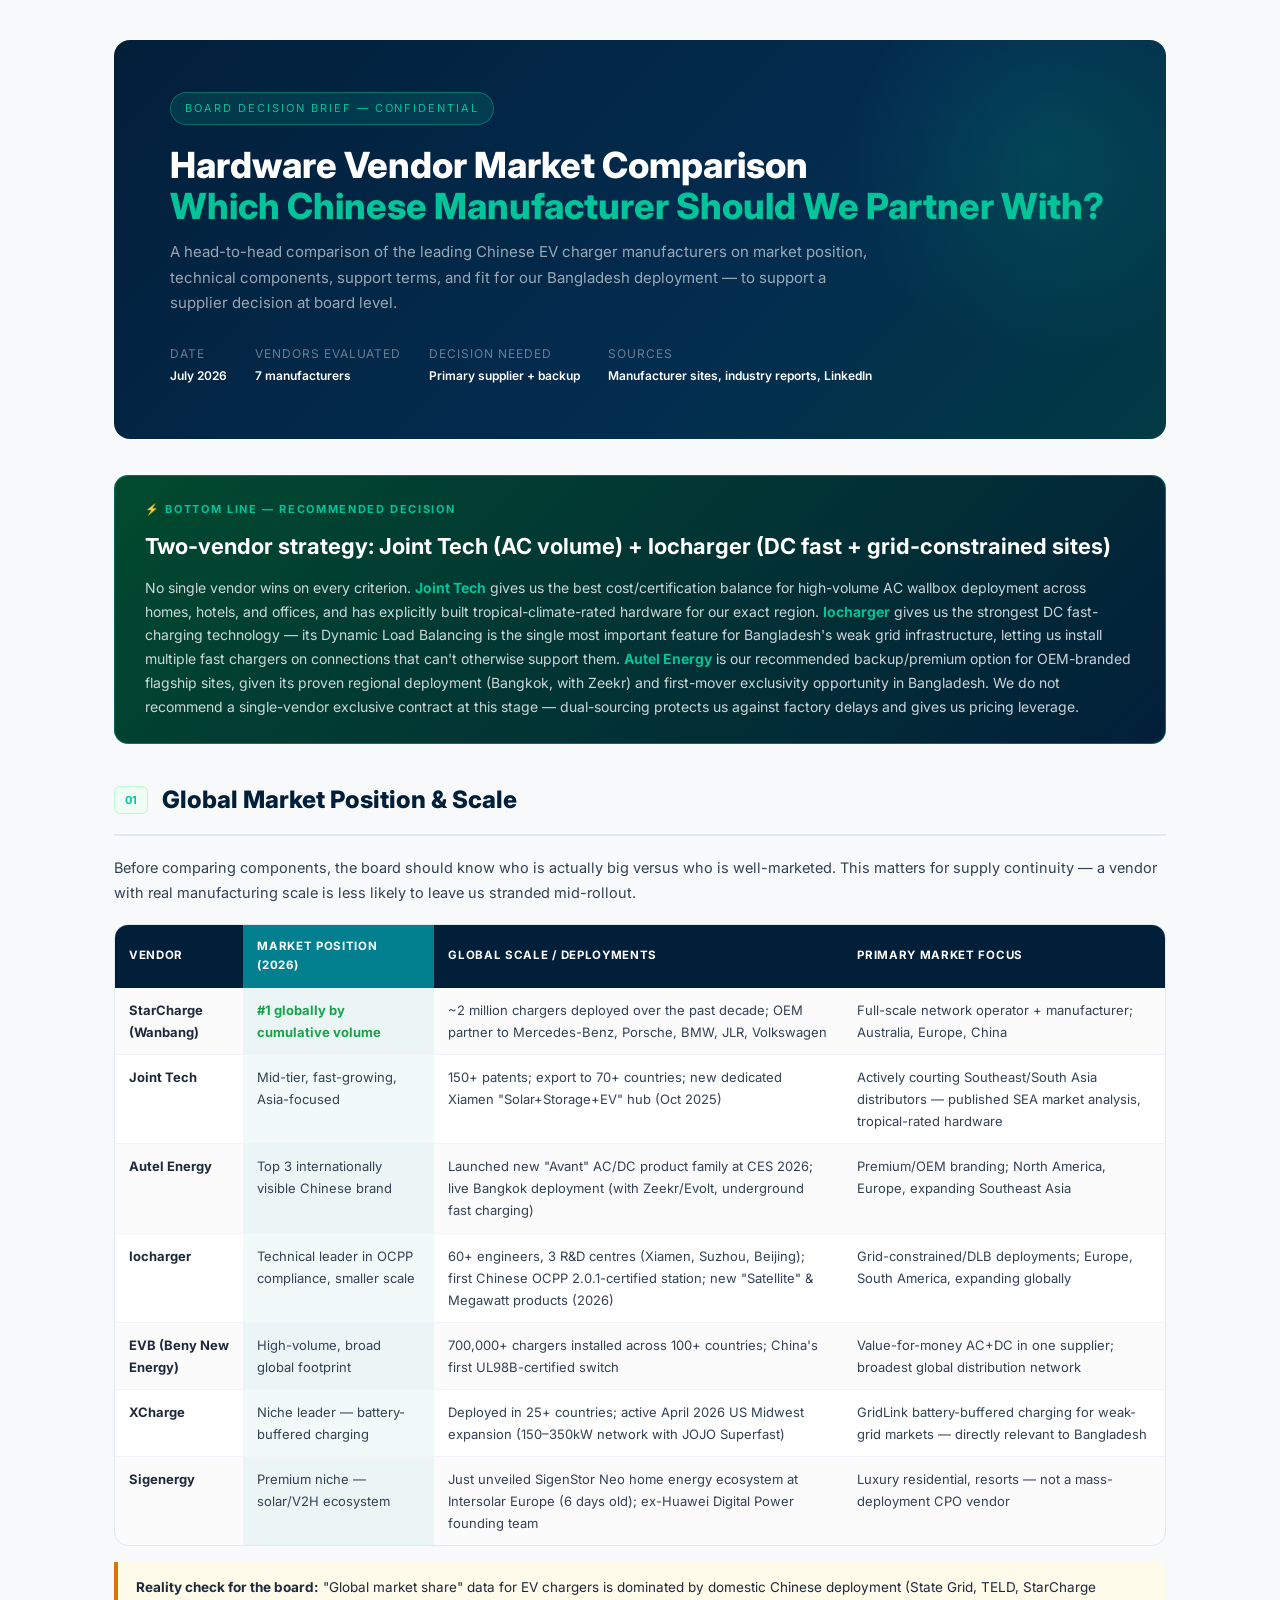
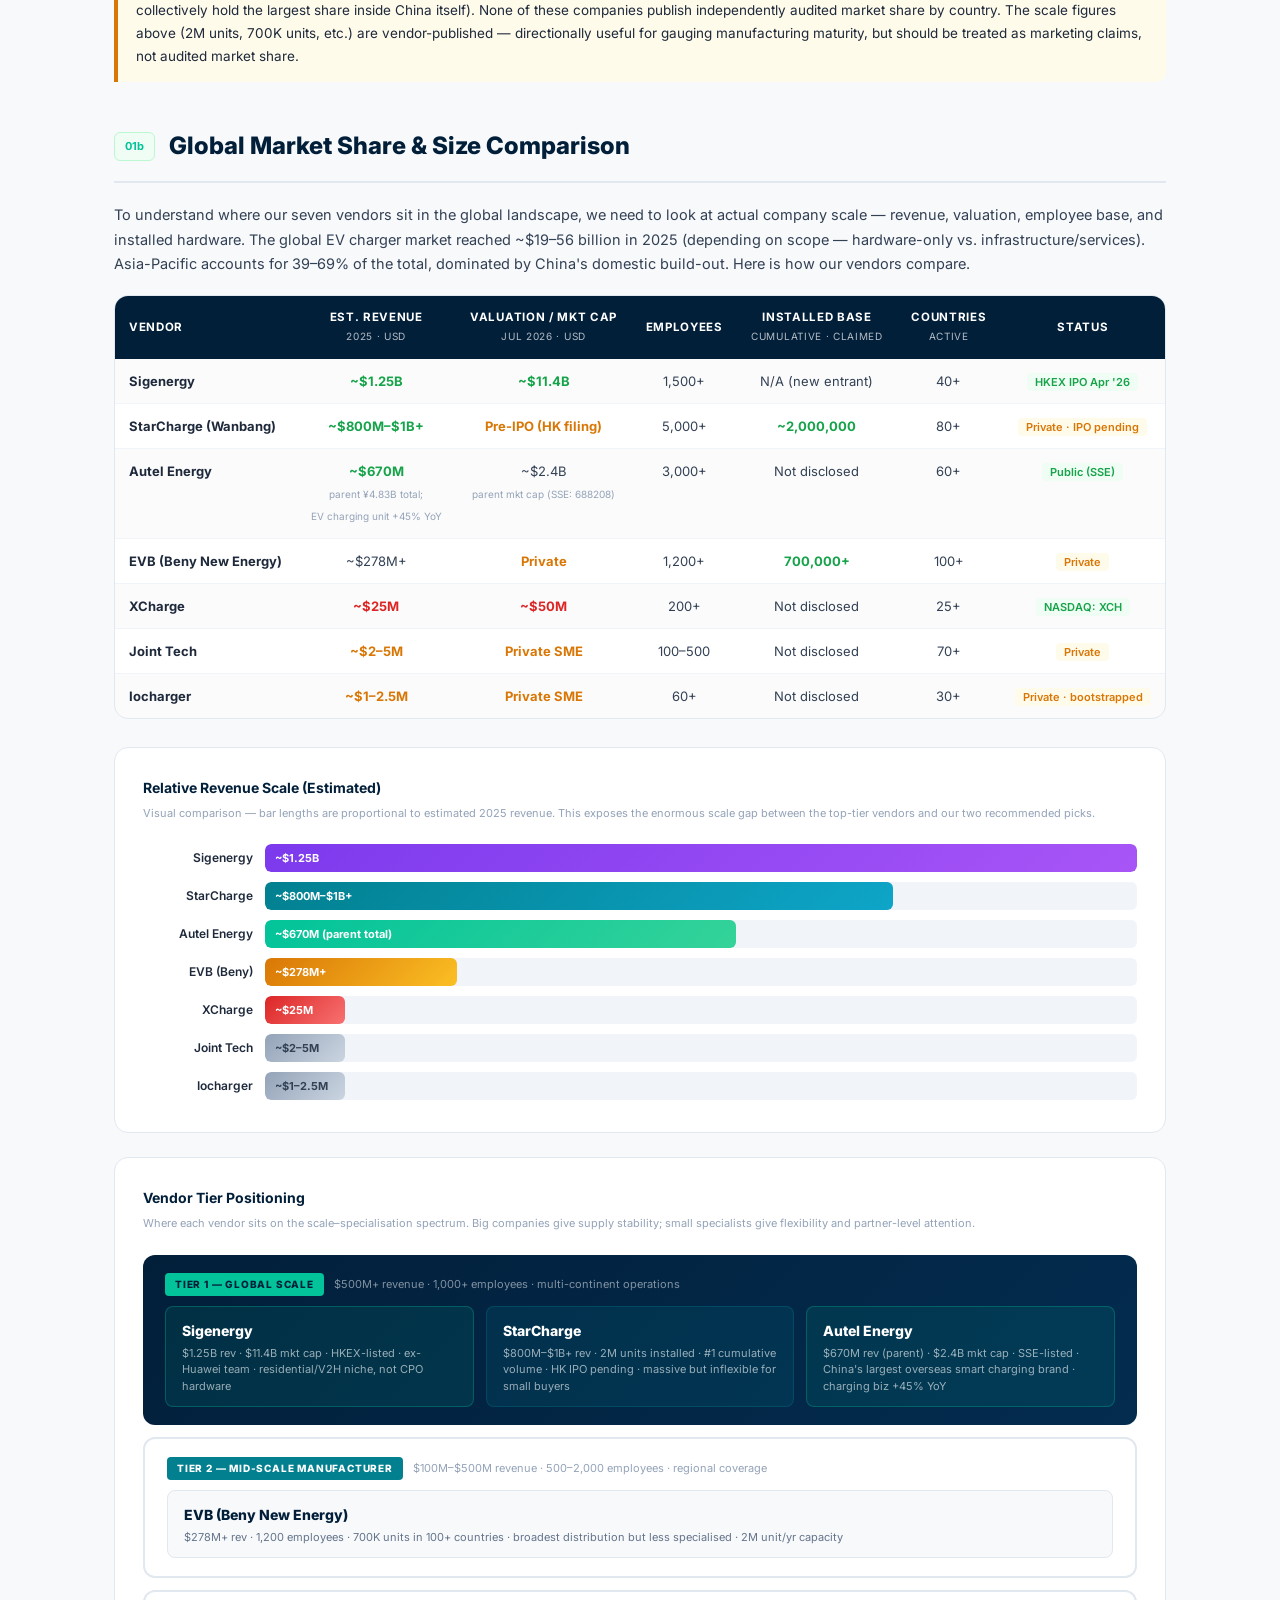
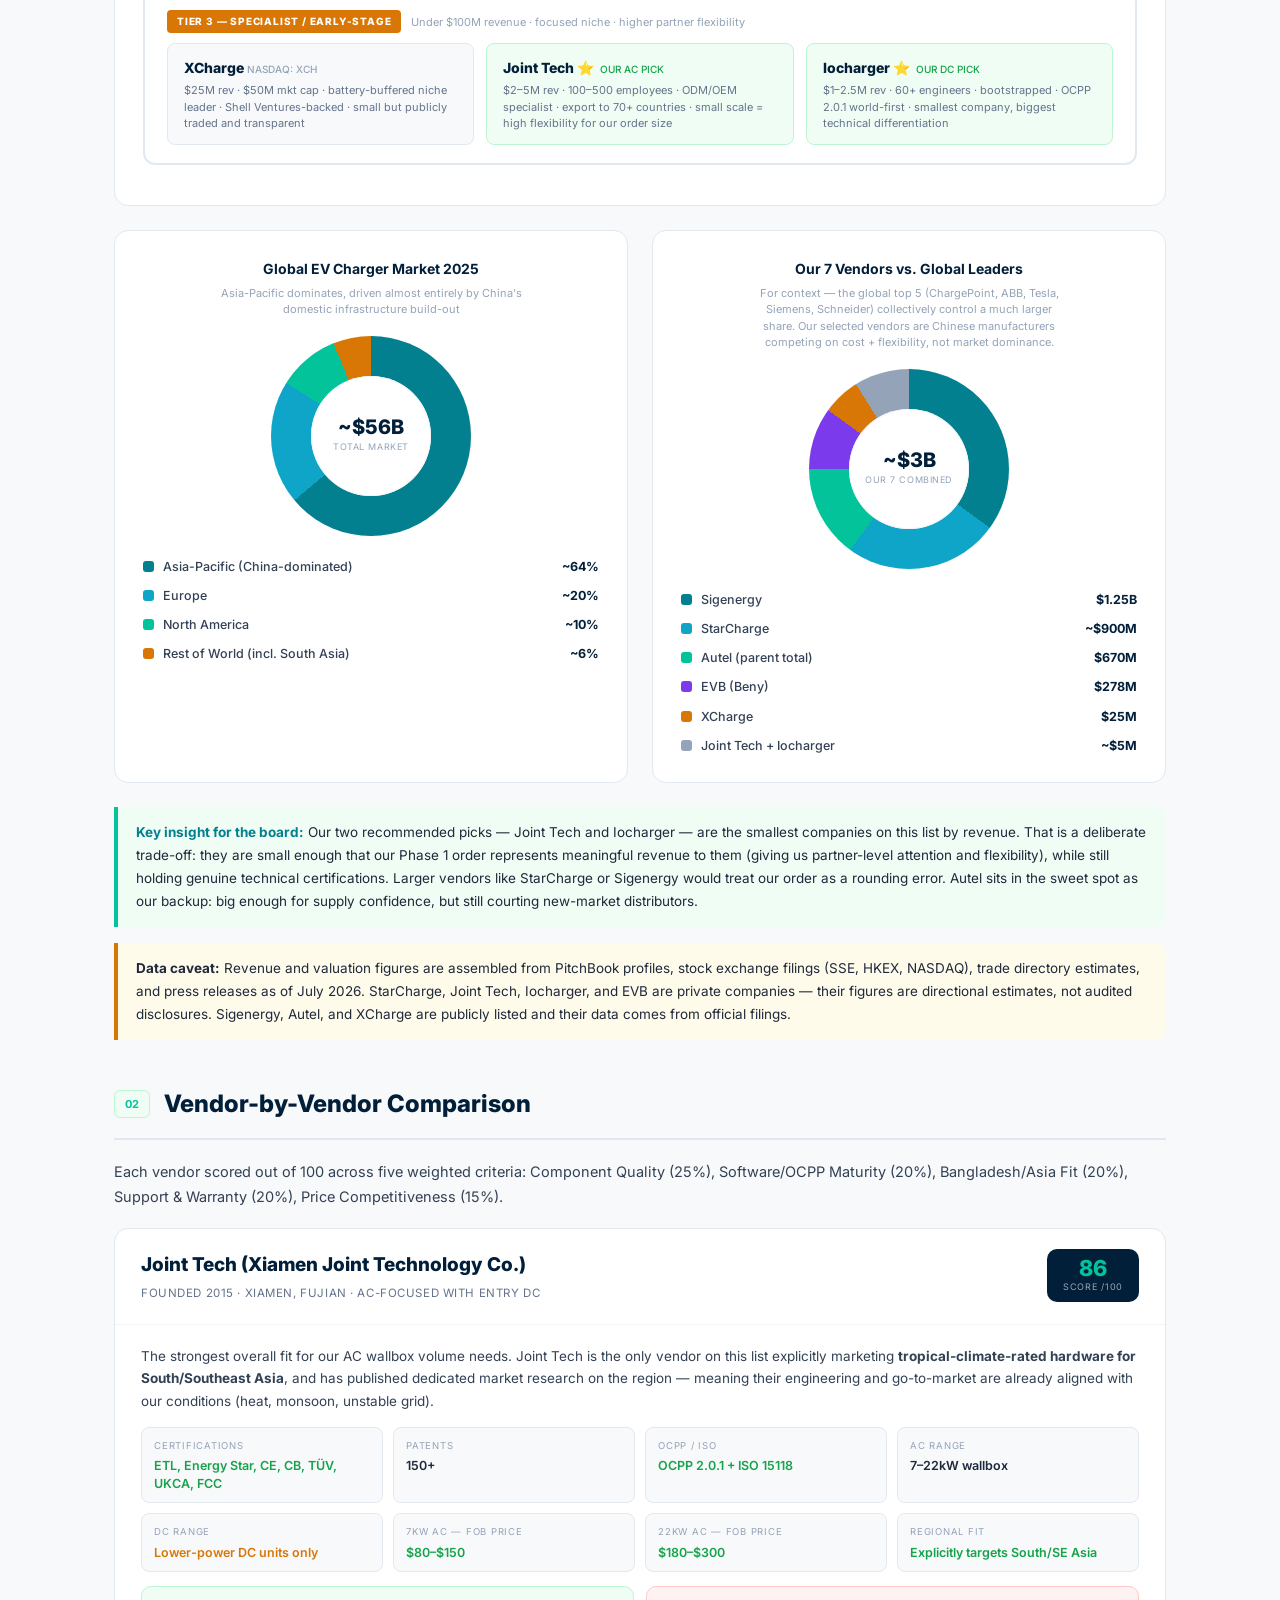
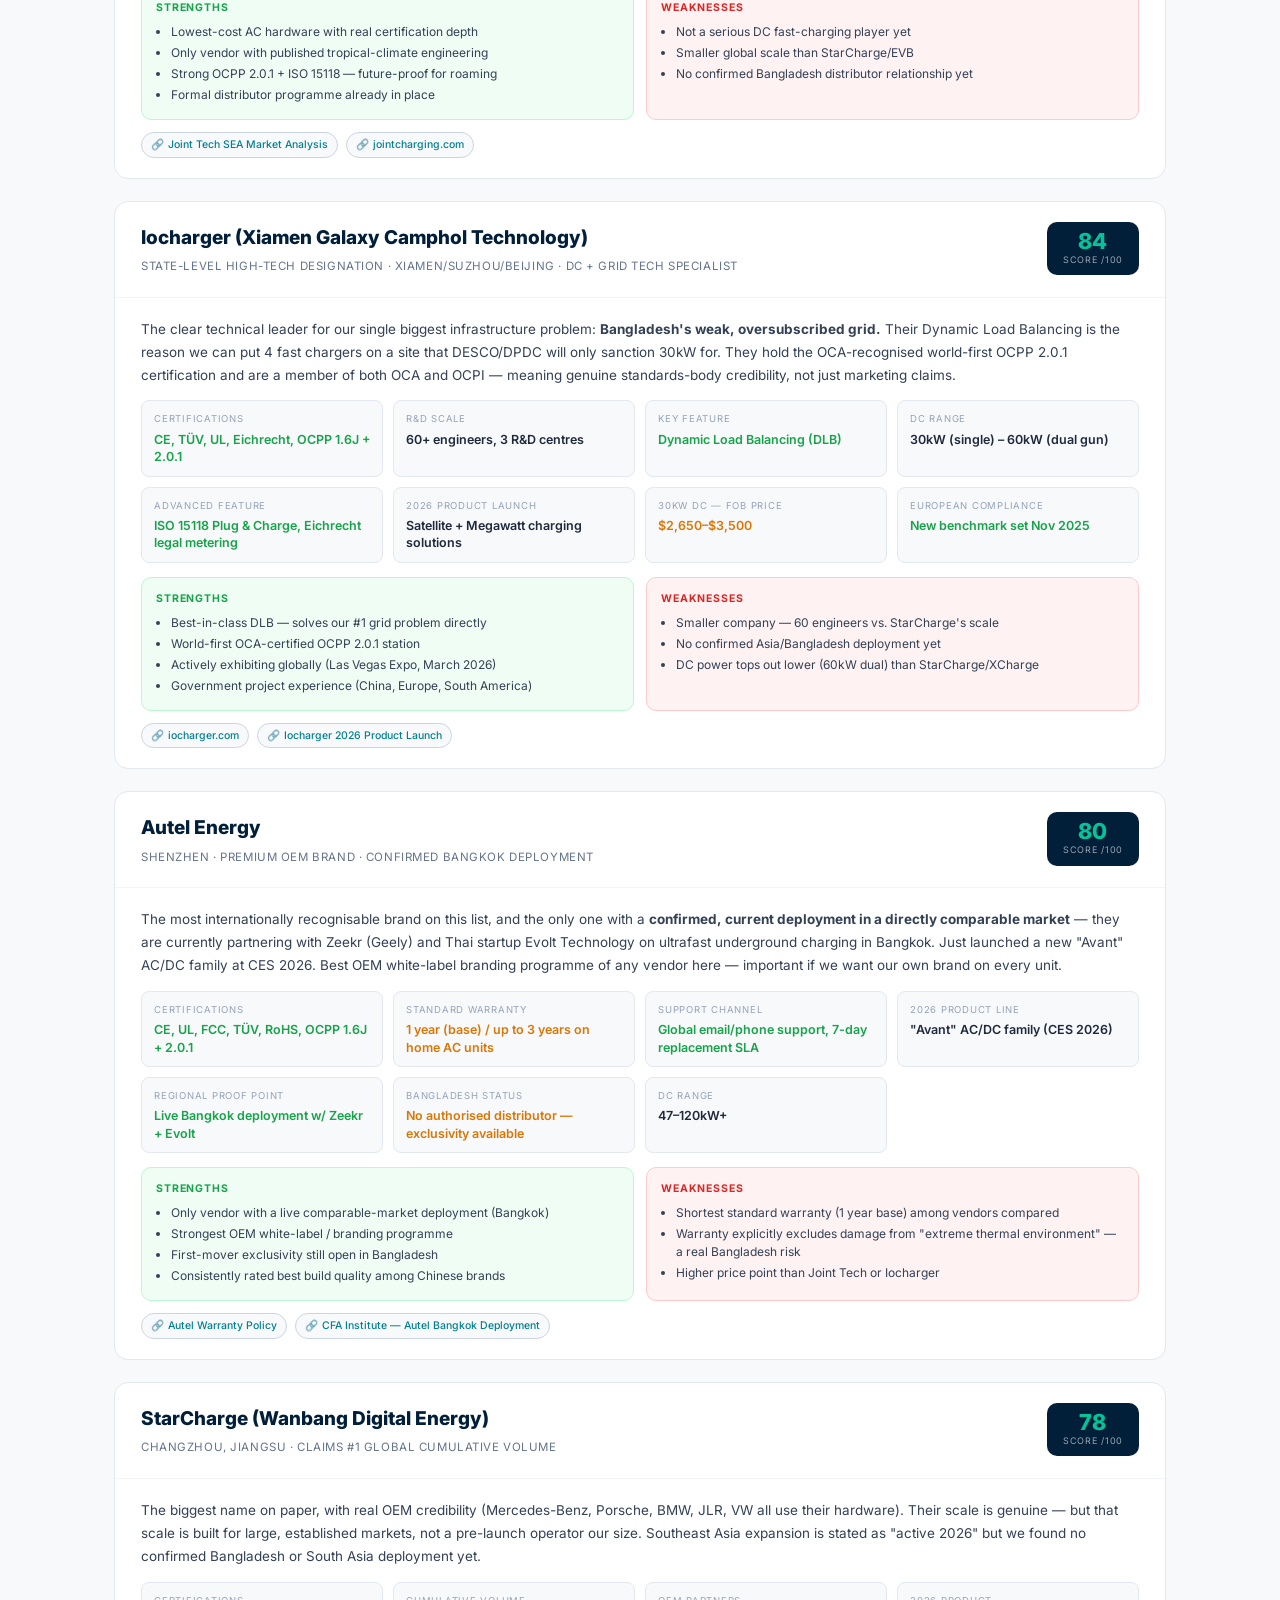
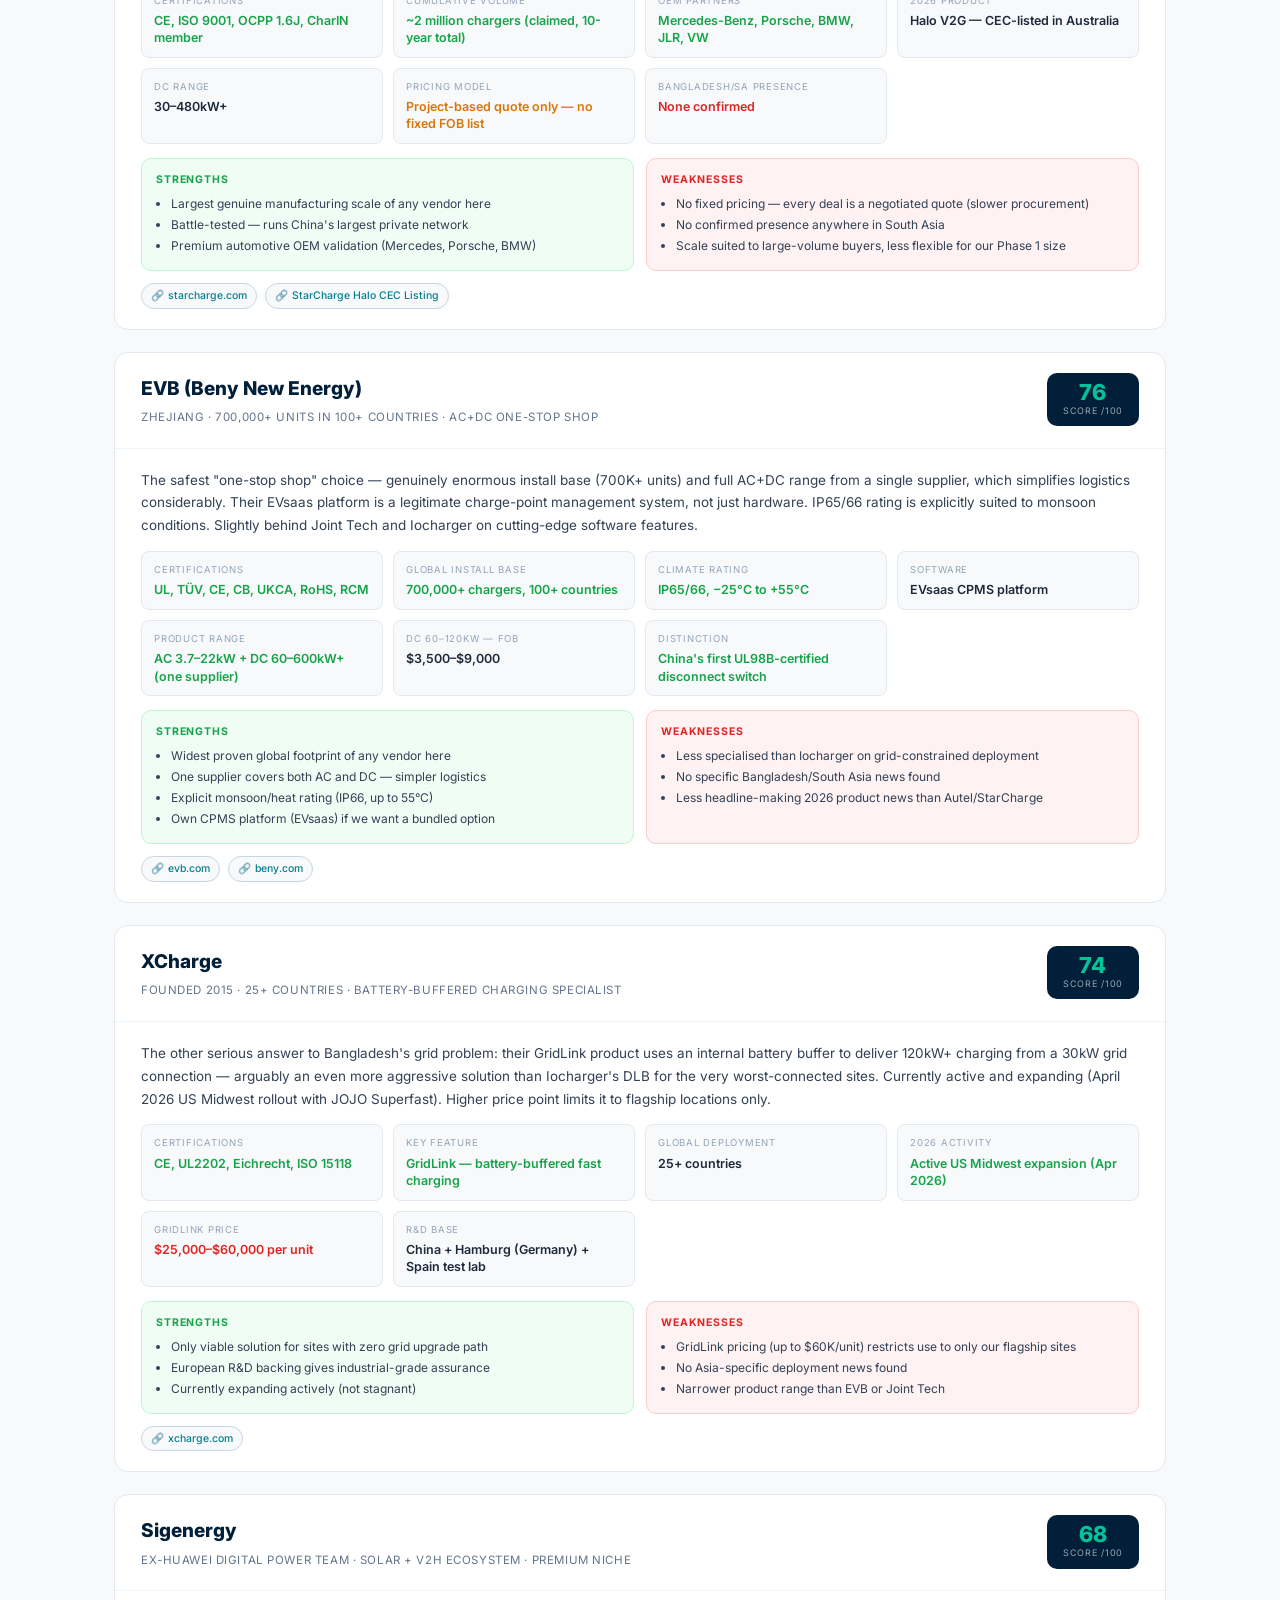
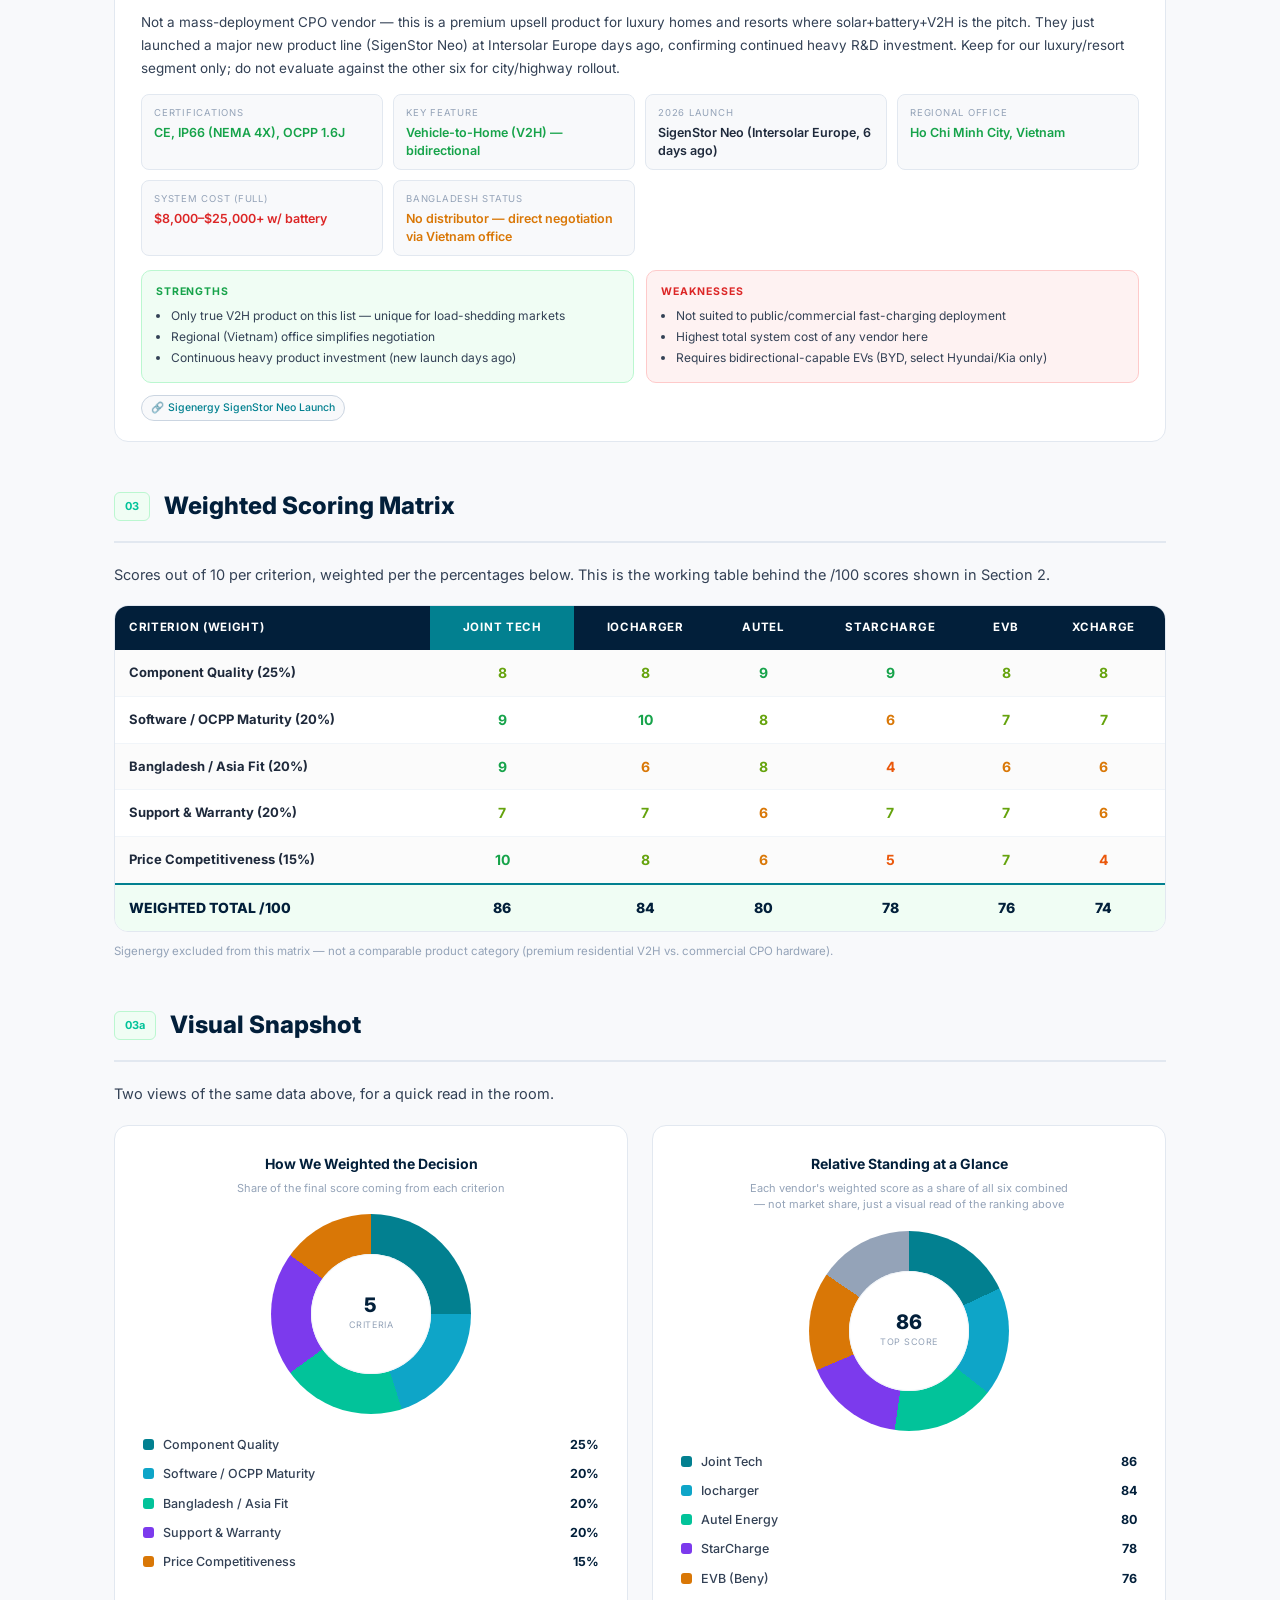
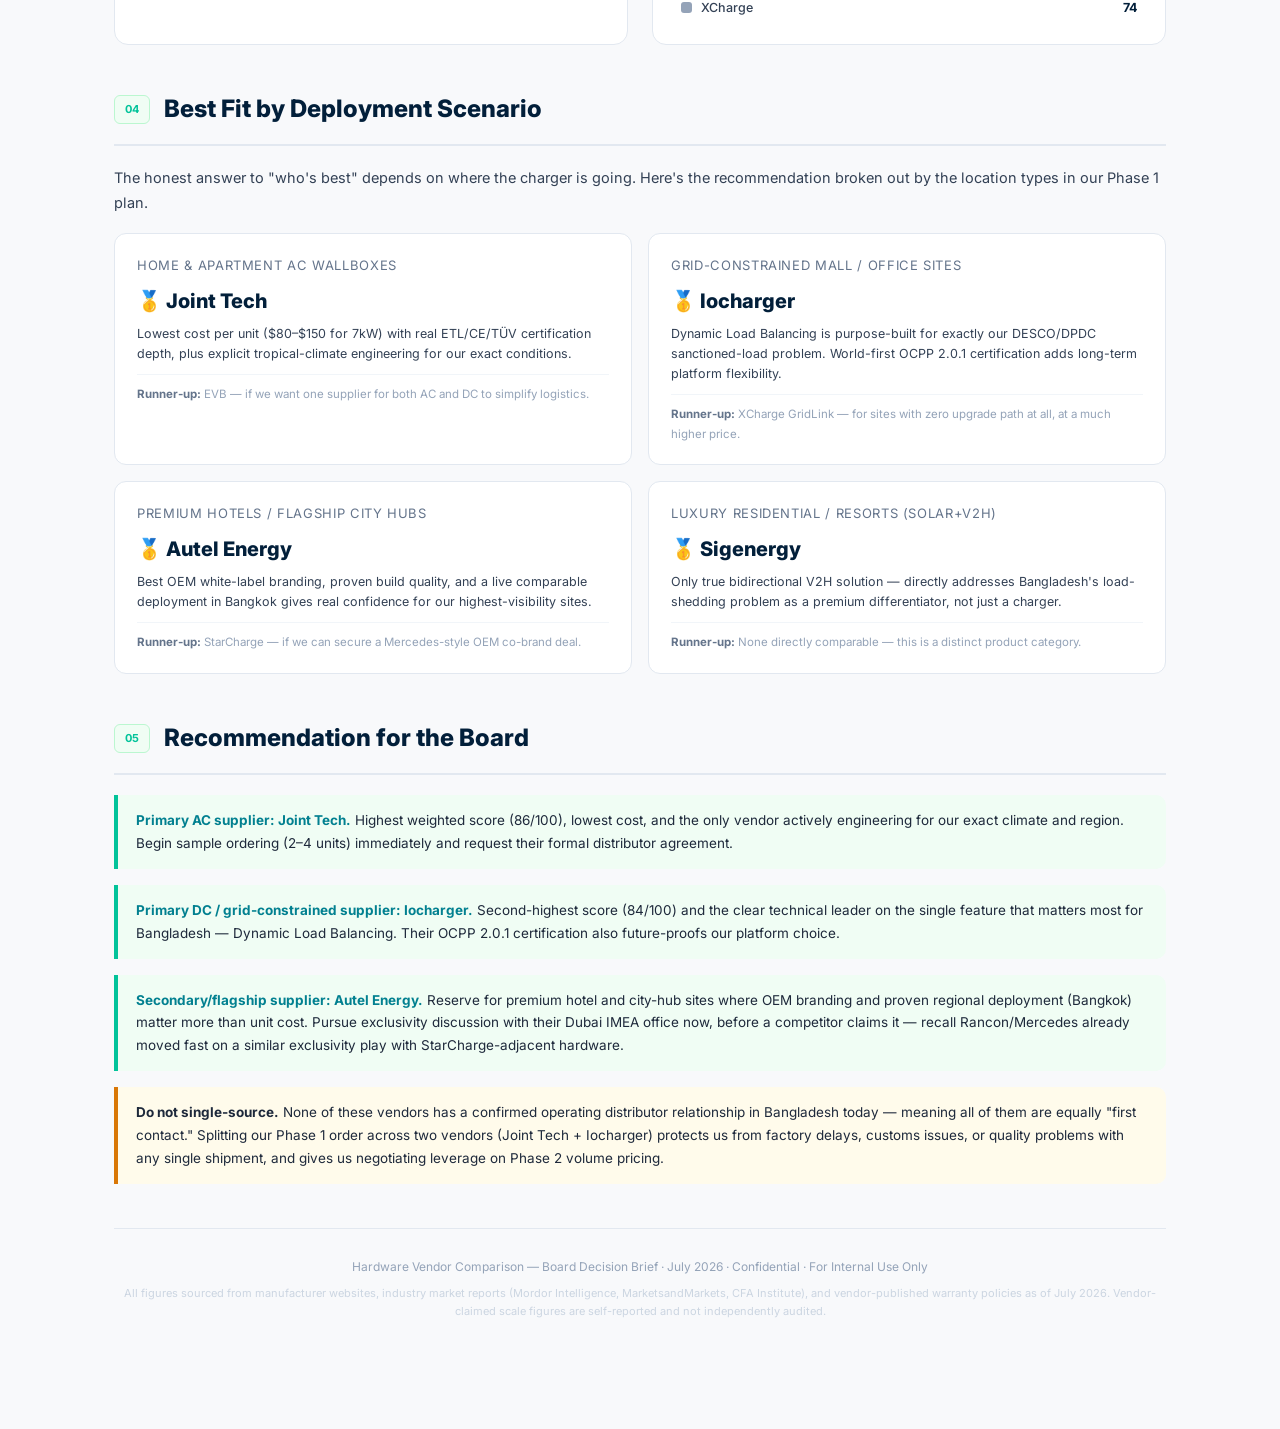
==== commit 4d6cc4aa: "Add global market share & size comparison section to vendor board brief" ====
--- a/Office-Ready/04_EV_Charger_Vendor_Comparison_Board_Brief.html
+++ b/Office-Ready/04_EV_Charger_Vendor_Comparison_Board_Brief.html
@@ -226,6 +226,287 @@
   </div>
 </div>
 
+<!-- SECTION 1b: MARKET SHARE & SIZE COMPARISON -->
+<div class="section" id="s1b">
+  <div class="section-header">
+    <span class="section-num">01b</span>
+    <h2 class="section-title">Global Market Share &amp; Size Comparison</h2>
+  </div>
+  <p class="intro">To understand where our seven vendors sit in the global landscape, we need to look at actual company scale — revenue, valuation, employee base, and installed hardware. The global EV charger market reached ~$19–56 billion in 2025 (depending on scope — hardware-only vs. infrastructure/services). Asia-Pacific accounts for 39–69% of the total, dominated by China's domestic build-out. Here is how our vendors compare.</p>
+
+  <!-- SCALE COMPARISON TABLE -->
+  <div class="mkt-wrap" style="margin-bottom:28px;">
+    <table>
+      <tr>
+        <th style="min-width:130px;">Vendor</th>
+        <th style="text-align:center;">Est. Revenue<br><span style="font-weight:400;font-size:10px;opacity:0.7;">2025 · USD</span></th>
+        <th style="text-align:center;">Valuation / Mkt Cap<br><span style="font-weight:400;font-size:10px;opacity:0.7;">Jul 2026 · USD</span></th>
+        <th style="text-align:center;">Employees</th>
+        <th style="text-align:center;">Installed Base<br><span style="font-weight:400;font-size:10px;opacity:0.7;">Cumulative · claimed</span></th>
+        <th style="text-align:center;">Countries<br><span style="font-weight:400;font-size:10px;opacity:0.7;">Active</span></th>
+        <th style="text-align:center;">Status</th>
+      </tr>
+      <tr>
+        <td>Sigenergy</td>
+        <td style="text-align:center;"><span class="pos">~$1.25B</span></td>
+        <td style="text-align:center;"><span class="pos">~$11.4B</span></td>
+        <td style="text-align:center;">1,500+</td>
+        <td style="text-align:center;">N/A (new entrant)</td>
+        <td style="text-align:center;">40+</td>
+        <td style="text-align:center;"><span style="background:#f0fdf4;color:#16a34a;padding:2px 8px;border-radius:4px;font-size:11px;font-weight:600;">HKEX IPO Apr '26</span></td>
+      </tr>
+      <tr>
+        <td>StarCharge (Wanbang)</td>
+        <td style="text-align:center;"><span class="pos">~$800M–$1B+</span></td>
+        <td style="text-align:center;"><span class="neu">Pre-IPO (HK filing)</span></td>
+        <td style="text-align:center;">5,000+</td>
+        <td style="text-align:center;"><span class="pos">~2,000,000</span></td>
+        <td style="text-align:center;">80+</td>
+        <td style="text-align:center;"><span style="background:#fffbeb;color:#d97706;padding:2px 8px;border-radius:4px;font-size:11px;font-weight:600;">Private · IPO pending</span></td>
+      </tr>
+      <tr>
+        <td>Autel Energy</td>
+        <td style="text-align:center;"><span class="pos">~$670M</span><br><span style="font-size:10px;color:#94a3b8;">parent ¥4.83B total;<br>EV charging unit +45% YoY</span></td>
+        <td style="text-align:center;">~$2.4B<br><span style="font-size:10px;color:#94a3b8;">parent mkt cap (SSE: 688208)</span></td>
+        <td style="text-align:center;">3,000+</td>
+        <td style="text-align:center;">Not disclosed</td>
+        <td style="text-align:center;">60+</td>
+        <td style="text-align:center;"><span style="background:#f0fdf4;color:#16a34a;padding:2px 8px;border-radius:4px;font-size:11px;font-weight:600;">Public (SSE)</span></td>
+      </tr>
+      <tr>
+        <td>EVB (Beny New Energy)</td>
+        <td style="text-align:center;">~$278M+</td>
+        <td style="text-align:center;"><span class="neu">Private</span></td>
+        <td style="text-align:center;">1,200+</td>
+        <td style="text-align:center;"><span class="pos">700,000+</span></td>
+        <td style="text-align:center;">100+</td>
+        <td style="text-align:center;"><span style="background:#fffbeb;color:#d97706;padding:2px 8px;border-radius:4px;font-size:11px;font-weight:600;">Private</span></td>
+      </tr>
+      <tr>
+        <td>XCharge</td>
+        <td style="text-align:center;"><span class="neg">~$25M</span></td>
+        <td style="text-align:center;"><span class="neg">~$50M</span></td>
+        <td style="text-align:center;">200+</td>
+        <td style="text-align:center;">Not disclosed</td>
+        <td style="text-align:center;">25+</td>
+        <td style="text-align:center;"><span style="background:#f0fdf4;color:#16a34a;padding:2px 8px;border-radius:4px;font-size:11px;font-weight:600;">NASDAQ: XCH</span></td>
+      </tr>
+      <tr>
+        <td>Joint Tech</td>
+        <td style="text-align:center;"><span class="neu">~$2–5M</span></td>
+        <td style="text-align:center;"><span class="neu">Private SME</span></td>
+        <td style="text-align:center;">100–500</td>
+        <td style="text-align:center;">Not disclosed</td>
+        <td style="text-align:center;">70+</td>
+        <td style="text-align:center;"><span style="background:#fffbeb;color:#d97706;padding:2px 8px;border-radius:4px;font-size:11px;font-weight:600;">Private</span></td>
+      </tr>
+      <tr>
+        <td>Iocharger</td>
+        <td style="text-align:center;"><span class="neu">~$1–2.5M</span></td>
+        <td style="text-align:center;"><span class="neu">Private SME</span></td>
+        <td style="text-align:center;">60+</td>
+        <td style="text-align:center;">Not disclosed</td>
+        <td style="text-align:center;">30+</td>
+        <td style="text-align:center;"><span style="background:#fffbeb;color:#d97706;padding:2px 8px;border-radius:4px;font-size:11px;font-weight:600;">Private · bootstrapped</span></td>
+      </tr>
+    </table>
+  </div>
+
+  <!-- RELATIVE SCALE BAR CHART -->
+  <div style="background:#fff;border-radius:14px;border:1px solid #e2e8f0;padding:28px;margin-bottom:24px;">
+    <h4 style="font-size:14px;color:#021F3A;font-weight:700;margin-bottom:4px;">Relative Revenue Scale (Estimated)</h4>
+    <p style="font-size:11px;color:#94a3b8;margin-bottom:22px;">Visual comparison — bar lengths are proportional to estimated 2025 revenue. This exposes the enormous scale gap between the top-tier vendors and our two recommended picks.</p>
+
+    <!-- Sigenergy -->
+    <div style="display:flex;align-items:center;gap:12px;margin-bottom:10px;">
+      <div style="width:110px;font-size:12px;font-weight:600;color:#1e293b;text-align:right;flex-shrink:0;">Sigenergy</div>
+      <div style="flex:1;background:#f1f5f9;border-radius:6px;height:28px;position:relative;overflow:hidden;">
+        <div style="width:100%;height:100%;background:linear-gradient(135deg,#7C3AED,#a855f7);border-radius:6px;display:flex;align-items:center;padding-left:10px;">
+          <span style="font-size:11px;color:#fff;font-weight:700;">~$1.25B</span>
+        </div>
+      </div>
+    </div>
+    <!-- StarCharge -->
+    <div style="display:flex;align-items:center;gap:12px;margin-bottom:10px;">
+      <div style="width:110px;font-size:12px;font-weight:600;color:#1e293b;text-align:right;flex-shrink:0;">StarCharge</div>
+      <div style="flex:1;background:#f1f5f9;border-radius:6px;height:28px;position:relative;overflow:hidden;">
+        <div style="width:72%;height:100%;background:linear-gradient(135deg,#028090,#0EA5C8);border-radius:6px;display:flex;align-items:center;padding-left:10px;">
+          <span style="font-size:11px;color:#fff;font-weight:700;">~$800M–$1B+</span>
+        </div>
+      </div>
+    </div>
+    <!-- Autel -->
+    <div style="display:flex;align-items:center;gap:12px;margin-bottom:10px;">
+      <div style="width:110px;font-size:12px;font-weight:600;color:#1e293b;text-align:right;flex-shrink:0;">Autel Energy</div>
+      <div style="flex:1;background:#f1f5f9;border-radius:6px;height:28px;position:relative;overflow:hidden;">
+        <div style="width:54%;height:100%;background:linear-gradient(135deg,#02C39A,#34d399);border-radius:6px;display:flex;align-items:center;padding-left:10px;">
+          <span style="font-size:11px;color:#fff;font-weight:700;">~$670M (parent total)</span>
+        </div>
+      </div>
+    </div>
+    <!-- EVB -->
+    <div style="display:flex;align-items:center;gap:12px;margin-bottom:10px;">
+      <div style="width:110px;font-size:12px;font-weight:600;color:#1e293b;text-align:right;flex-shrink:0;">EVB (Beny)</div>
+      <div style="flex:1;background:#f1f5f9;border-radius:6px;height:28px;position:relative;overflow:hidden;">
+        <div style="width:22%;height:100%;background:linear-gradient(135deg,#D97706,#fbbf24);border-radius:6px;display:flex;align-items:center;padding-left:10px;">
+          <span style="font-size:11px;color:#fff;font-weight:700;">~$278M+</span>
+        </div>
+      </div>
+    </div>
+    <!-- XCharge -->
+    <div style="display:flex;align-items:center;gap:12px;margin-bottom:10px;">
+      <div style="width:110px;font-size:12px;font-weight:600;color:#1e293b;text-align:right;flex-shrink:0;">XCharge</div>
+      <div style="flex:1;background:#f1f5f9;border-radius:6px;height:28px;position:relative;overflow:hidden;">
+        <div style="width:2%;min-width:80px;height:100%;background:linear-gradient(135deg,#dc2626,#f87171);border-radius:6px;display:flex;align-items:center;padding-left:10px;">
+          <span style="font-size:11px;color:#fff;font-weight:700;">~$25M</span>
+        </div>
+      </div>
+    </div>
+    <!-- Joint Tech -->
+    <div style="display:flex;align-items:center;gap:12px;margin-bottom:10px;">
+      <div style="width:110px;font-size:12px;font-weight:600;color:#1e293b;text-align:right;flex-shrink:0;">Joint Tech</div>
+      <div style="flex:1;background:#f1f5f9;border-radius:6px;height:28px;position:relative;overflow:hidden;">
+        <div style="width:2%;min-width:80px;height:100%;background:linear-gradient(135deg,#94A3B8,#cbd5e1);border-radius:6px;display:flex;align-items:center;padding-left:10px;">
+          <span style="font-size:11px;color:#334155;font-weight:700;">~$2–5M</span>
+        </div>
+      </div>
+    </div>
+    <!-- Iocharger -->
+    <div style="display:flex;align-items:center;gap:12px;margin-bottom:4px;">
+      <div style="width:110px;font-size:12px;font-weight:600;color:#1e293b;text-align:right;flex-shrink:0;">Iocharger</div>
+      <div style="flex:1;background:#f1f5f9;border-radius:6px;height:28px;position:relative;overflow:hidden;">
+        <div style="width:2%;min-width:80px;height:100%;background:linear-gradient(135deg,#94A3B8,#cbd5e1);border-radius:6px;display:flex;align-items:center;padding-left:10px;">
+          <span style="font-size:11px;color:#334155;font-weight:700;">~$1–2.5M</span>
+        </div>
+      </div>
+    </div>
+  </div>
+
+  <!-- VENDOR TIER POSITIONING -->
+  <div style="background:#fff;border-radius:14px;border:1px solid #e2e8f0;padding:28px;margin-bottom:24px;">
+    <h4 style="font-size:14px;color:#021F3A;font-weight:700;margin-bottom:4px;">Vendor Tier Positioning</h4>
+    <p style="font-size:11px;color:#94a3b8;margin-bottom:22px;">Where each vendor sits on the scale–specialisation spectrum. Big companies give supply stability; small specialists give flexibility and partner-level attention.</p>
+
+    <!-- Tier 1 -->
+    <div style="background:linear-gradient(135deg,#021F3A,#032C4F);border-radius:12px;padding:18px 22px;margin-bottom:12px;">
+      <div style="display:flex;align-items:center;gap:10px;margin-bottom:10px;">
+        <span style="background:#02C39A;color:#021F3A;font-size:10px;font-weight:800;padding:3px 10px;border-radius:4px;letter-spacing:0.08em;">TIER 1 — GLOBAL SCALE</span>
+        <span style="font-size:11px;color:rgba(255,255,255,0.5);">$500M+ revenue · 1,000+ employees · multi-continent operations</span>
+      </div>
+      <div style="display:flex;gap:12px;flex-wrap:wrap;">
+        <div style="background:rgba(2,195,154,0.1);border:1px solid rgba(2,195,154,0.3);border-radius:8px;padding:12px 16px;flex:1;min-width:200px;">
+          <div style="font-size:14px;font-weight:800;color:#fff;margin-bottom:2px;">Sigenergy</div>
+          <div style="font-size:11px;color:rgba(255,255,255,0.6);line-height:1.5;">$1.25B rev · $11.4B mkt cap · HKEX-listed · ex-Huawei team · residential/V2H niche, not CPO hardware</div>
+        </div>
+        <div style="background:rgba(2,128,144,0.15);border:1px solid rgba(2,128,144,0.3);border-radius:8px;padding:12px 16px;flex:1;min-width:200px;">
+          <div style="font-size:14px;font-weight:800;color:#fff;margin-bottom:2px;">StarCharge</div>
+          <div style="font-size:11px;color:rgba(255,255,255,0.6);line-height:1.5;">$800M–$1B+ rev · 2M units installed · #1 cumulative volume · HK IPO pending · massive but inflexible for small buyers</div>
+        </div>
+        <div style="background:rgba(2,195,154,0.1);border:1px solid rgba(2,195,154,0.3);border-radius:8px;padding:12px 16px;flex:1;min-width:200px;">
+          <div style="font-size:14px;font-weight:800;color:#fff;margin-bottom:2px;">Autel Energy</div>
+          <div style="font-size:11px;color:rgba(255,255,255,0.6);line-height:1.5;">$670M rev (parent) · $2.4B mkt cap · SSE-listed · China's largest overseas smart charging brand · charging biz +45% YoY</div>
+        </div>
+      </div>
+    </div>
+
+    <!-- Tier 2 -->
+    <div style="background:#fff;border:2px solid #e2e8f0;border-radius:12px;padding:18px 22px;margin-bottom:12px;">
+      <div style="display:flex;align-items:center;gap:10px;margin-bottom:10px;">
+        <span style="background:#028090;color:#fff;font-size:10px;font-weight:800;padding:3px 10px;border-radius:4px;letter-spacing:0.08em;">TIER 2 — MID-SCALE MANUFACTURER</span>
+        <span style="font-size:11px;color:#94a3b8;">$100M–$500M revenue · 500–2,000 employees · regional coverage</span>
+      </div>
+      <div style="display:flex;gap:12px;flex-wrap:wrap;">
+        <div style="background:#f8f9fb;border:1px solid #e2e8f0;border-radius:8px;padding:12px 16px;flex:1;min-width:260px;">
+          <div style="font-size:14px;font-weight:800;color:#021F3A;margin-bottom:2px;">EVB (Beny New Energy)</div>
+          <div style="font-size:11px;color:#64748b;line-height:1.5;">$278M+ rev · 1,200 employees · 700K units in 100+ countries · broadest distribution but less specialised · 2M unit/yr capacity</div>
+        </div>
+      </div>
+    </div>
+
+    <!-- Tier 3 -->
+    <div style="background:#fff;border:2px solid #e2e8f0;border-radius:12px;padding:18px 22px;margin-bottom:12px;">
+      <div style="display:flex;align-items:center;gap:10px;margin-bottom:10px;">
+        <span style="background:#D97706;color:#fff;font-size:10px;font-weight:800;padding:3px 10px;border-radius:4px;letter-spacing:0.08em;">TIER 3 — SPECIALIST / EARLY-STAGE</span>
+        <span style="font-size:11px;color:#94a3b8;">Under $100M revenue · focused niche · higher partner flexibility</span>
+      </div>
+      <div style="display:flex;gap:12px;flex-wrap:wrap;">
+        <div style="background:#f8f9fb;border:1px solid #e2e8f0;border-radius:8px;padding:12px 16px;flex:1;min-width:200px;">
+          <div style="font-size:14px;font-weight:800;color:#021F3A;margin-bottom:2px;">XCharge <span style="font-size:10px;font-weight:500;color:#94a3b8;">NASDAQ: XCH</span></div>
+          <div style="font-size:11px;color:#64748b;line-height:1.5;">$25M rev · $50M mkt cap · battery-buffered niche leader · Shell Ventures-backed · small but publicly traded and transparent</div>
+        </div>
+        <div style="background:#f0fdf4;border:1px solid #bbf7d0;border-radius:8px;padding:12px 16px;flex:1;min-width:200px;">
+          <div style="font-size:14px;font-weight:800;color:#021F3A;margin-bottom:2px;">Joint Tech ⭐<span style="font-size:10px;font-weight:500;color:#16a34a;margin-left:6px;">OUR AC PICK</span></div>
+          <div style="font-size:11px;color:#64748b;line-height:1.5;">$2–5M rev · 100–500 employees · ODM/OEM specialist · export to 70+ countries · small scale = high flexibility for our order size</div>
+        </div>
+        <div style="background:#f0fdf4;border:1px solid #bbf7d0;border-radius:8px;padding:12px 16px;flex:1;min-width:200px;">
+          <div style="font-size:14px;font-weight:800;color:#021F3A;margin-bottom:2px;">Iocharger ⭐<span style="font-size:10px;font-weight:500;color:#16a34a;margin-left:6px;">OUR DC PICK</span></div>
+          <div style="font-size:11px;color:#64748b;line-height:1.5;">$1–2.5M rev · 60+ engineers · bootstrapped · OCPP 2.0.1 world-first · smallest company, biggest technical differentiation</div>
+        </div>
+      </div>
+    </div>
+  </div>
+
+  <!-- MARKET CONTEXT CHARTS -->
+  <div class="chart-row" style="margin-bottom:24px;">
+    <!-- Global Market Context -->
+    <div class="chart-card">
+      <h4>Global EV Charger Market 2025</h4>
+      <div class="chart-note">Asia-Pacific dominates, driven almost entirely by China's domestic infrastructure build-out</div>
+      <div class="donut" style="background:conic-gradient(
+          #028090 0deg 230deg,
+          #0EA5C8 230deg 302deg,
+          #02C39A 302deg 338deg,
+          #D97706 338deg 360deg);">
+        <div class="donut-center">
+          <div class="dc-num">~$56B</div>
+          <div class="dc-label">Total Market</div>
+        </div>
+      </div>
+      <div class="legend">
+        <div class="legend-item"><span class="legend-dot" style="background:#028090;"></span><span class="lname">Asia-Pacific (China-dominated)</span><span class="lval">~64%</span></div>
+        <div class="legend-item"><span class="legend-dot" style="background:#0EA5C8;"></span><span class="lname">Europe</span><span class="lval">~20%</span></div>
+        <div class="legend-item"><span class="legend-dot" style="background:#02C39A;"></span><span class="lname">North America</span><span class="lval">~10%</span></div>
+        <div class="legend-item"><span class="legend-dot" style="background:#D97706;"></span><span class="lname">Rest of World (incl. South Asia)</span><span class="lval">~6%</span></div>
+      </div>
+    </div>
+
+    <!-- Our Vendors in Context -->
+    <div class="chart-card">
+      <h4>Our 7 Vendors vs. Global Leaders</h4>
+      <div class="chart-note">For context — the global top 5 (ChargePoint, ABB, Tesla, Siemens, Schneider) collectively control a much larger share. Our selected vendors are Chinese manufacturers competing on cost + flexibility, not market dominance.</div>
+      <div class="donut" style="background:conic-gradient(
+          #028090 0deg 126deg,
+          #0EA5C8 126deg 216deg,
+          #02C39A 216deg 270deg,
+          #7C3AED 270deg 306deg,
+          #D97706 306deg 328deg,
+          #94A3B8 328deg 360deg);">
+        <div class="donut-center">
+          <div class="dc-num">~$3B</div>
+          <div class="dc-label">Our 7 Combined</div>
+        </div>
+      </div>
+      <div class="legend">
+        <div class="legend-item"><span class="legend-dot" style="background:#028090;"></span><span class="lname">Sigenergy</span><span class="lval">$1.25B</span></div>
+        <div class="legend-item"><span class="legend-dot" style="background:#0EA5C8;"></span><span class="lname">StarCharge</span><span class="lval">~$900M</span></div>
+        <div class="legend-item"><span class="legend-dot" style="background:#02C39A;"></span><span class="lname">Autel (parent total)</span><span class="lval">$670M</span></div>
+        <div class="legend-item"><span class="legend-dot" style="background:#7C3AED;"></span><span class="lname">EVB (Beny)</span><span class="lval">$278M</span></div>
+        <div class="legend-item"><span class="legend-dot" style="background:#D97706;"></span><span class="lname">XCharge</span><span class="lval">$25M</span></div>
+        <div class="legend-item"><span class="legend-dot" style="background:#94A3B8;"></span><span class="lname">Joint Tech + Iocharger</span><span class="lval">~$5M</span></div>
+      </div>
+    </div>
+  </div>
+
+  <!-- KEY TAKEAWAY CALLOUT -->
+  <div class="callout">
+    <p><strong>Key insight for the board:</strong> Our two recommended picks — Joint Tech and Iocharger — are the smallest companies on this list by revenue. That is a deliberate trade-off: they are small enough that our Phase 1 order represents meaningful revenue to them (giving us partner-level attention and flexibility), while still holding genuine technical certifications. Larger vendors like StarCharge or Sigenergy would treat our order as a rounding error. Autel sits in the sweet spot as our backup: big enough for supply confidence, but still courting new-market distributors.</p>
+  </div>
+
+  <div class="warn">
+    <p><strong>Data caveat:</strong> Revenue and valuation figures are assembled from PitchBook profiles, stock exchange filings (SSE, HKEX, NASDAQ), trade directory estimates, and press releases as of July 2026. StarCharge, Joint Tech, Iocharger, and EVB are private companies — their figures are directional estimates, not audited disclosures. Sigenergy, Autel, and XCharge are publicly listed and their data comes from official filings.</p>
+  </div>
+</div>
+
 <!-- SECTION 2: DETAILED VENDOR PROFILES -->
 <div class="section" id="s2">
   <div class="section-header">
